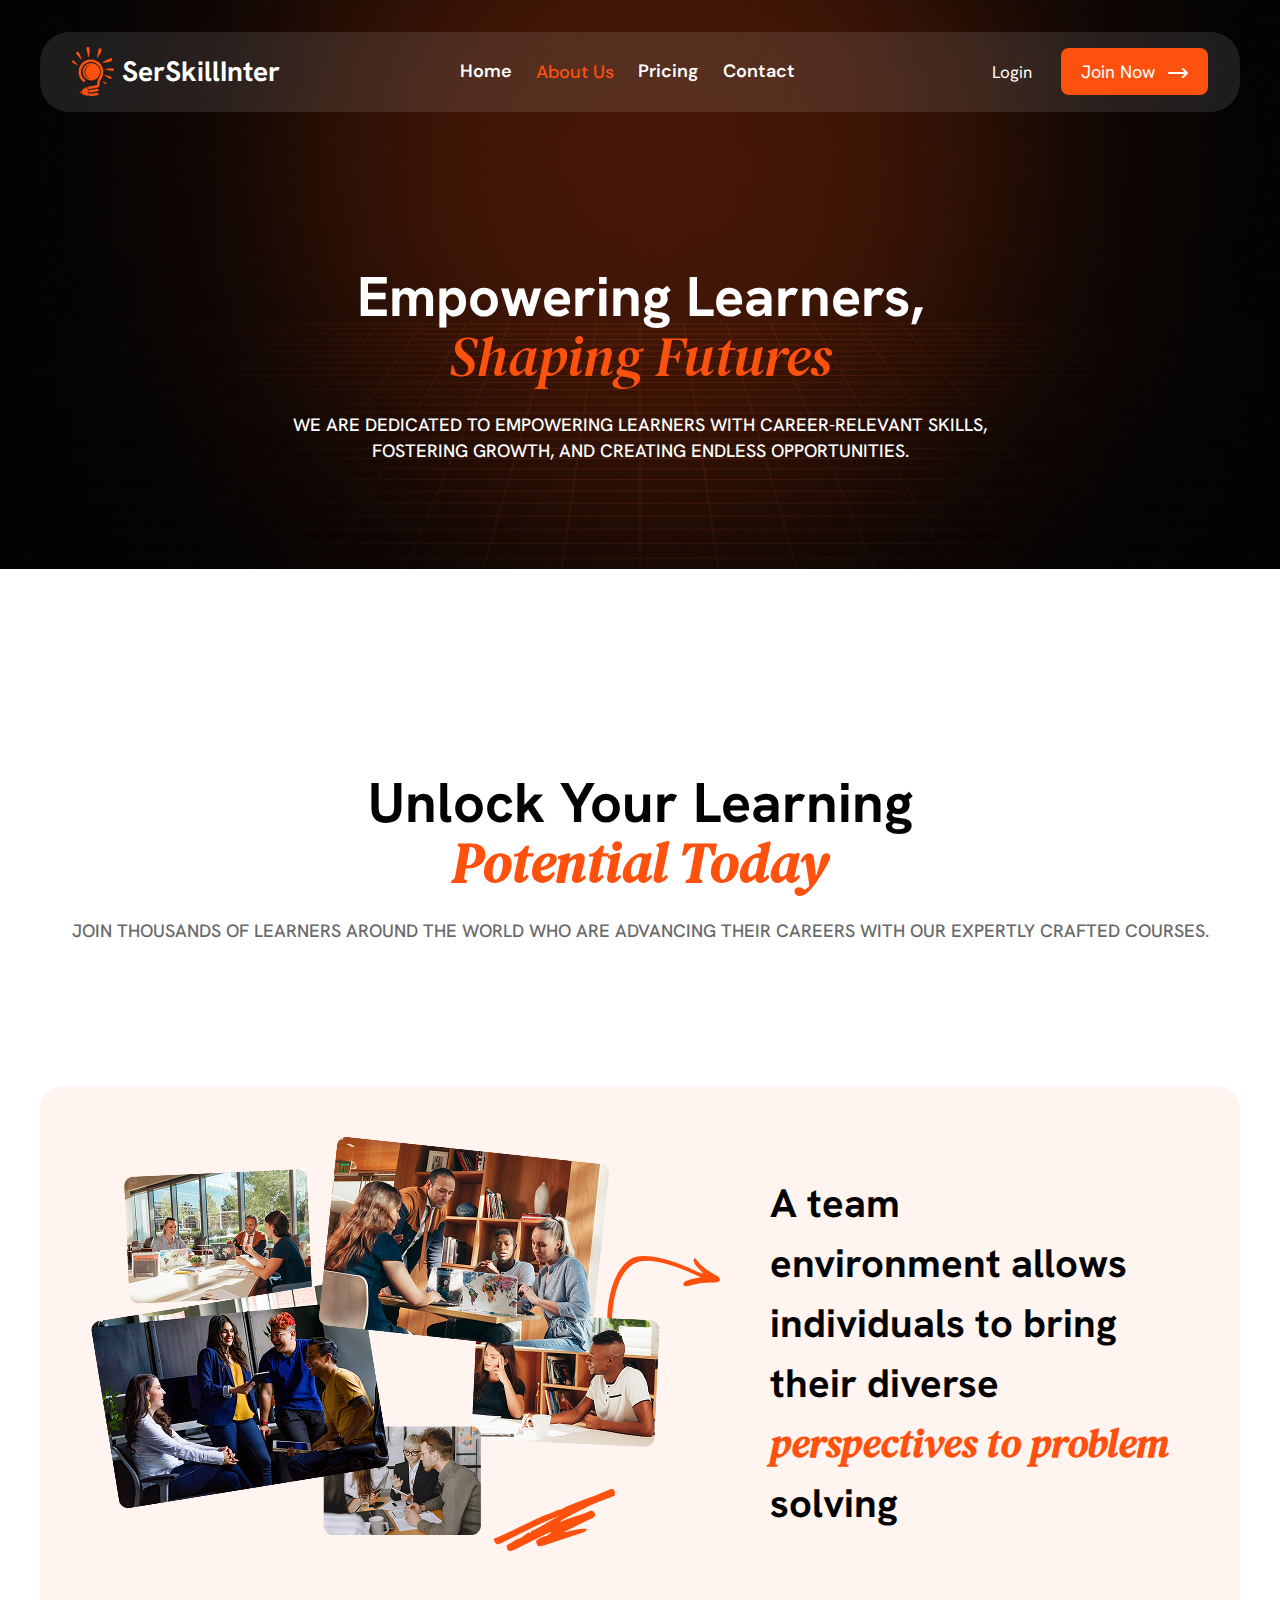
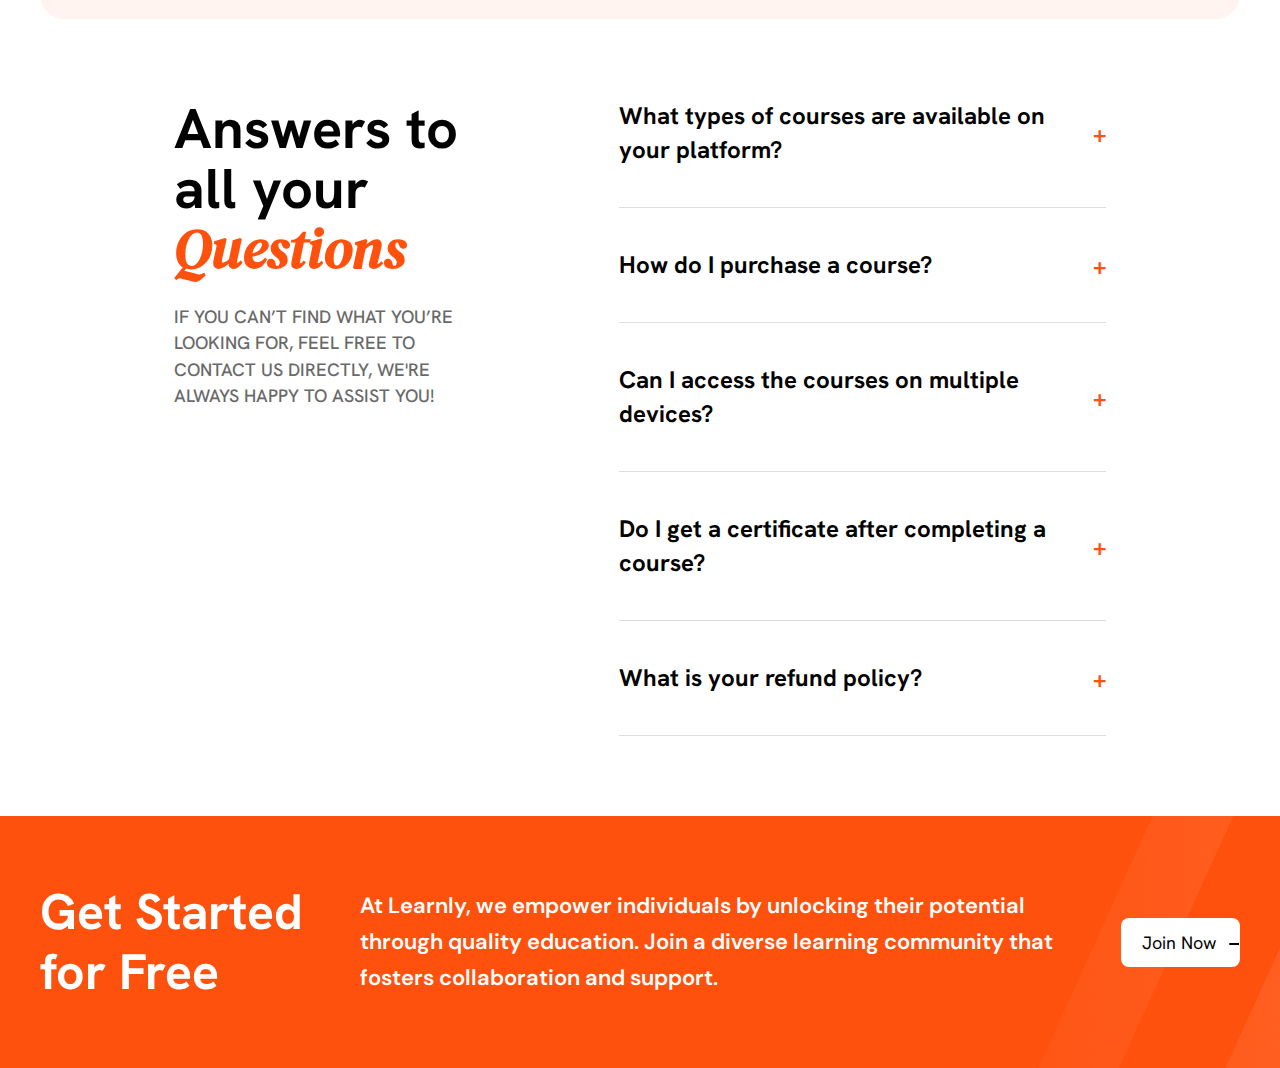
==== about.html @ d7ed25ef "about us page some section desktop version added" ====
<!DOCTYPE html>
<html lang="en">
  <head>
    <meta charset="UTF-8" />
    <meta name="viewport" content="width=device-width, initial-scale=1.0" />
    <title>About Us</title>
    <meta http-equiv="Content-Language" content="en" />

    <!-- custom css -->

    <link rel="stylesheet" href="./assets/css/common.css" />
    <link rel="stylesheet" href="./assets/css/style.css" />
    <link rel="stylesheet" href="./assets/css/responsive.css" />
  </head>
  <body>
    <!-- mobile header -->
    <div
      class="mobile-header d-flex align-items-center justify-content-between p-3 d-none">
      <a href="./index.html" class="mobile-logo d-flex items-center justify-center">
        <img src="./assets/images/logo.svg" alt="logo" />
        <p class="logo-name">SerSkillInter</p>
      </a>
      <div class="mobile-header-right">
        <div class="mobile-menu">
          <svg
            xmlns="http://www.w3.org/2000/svg"
            width="28"
            height="28"
            viewBox="0 0 24 24"
            fill="none">
            <path
              d="M3 7H21"
              stroke
              stroke-width="1.5"
              stroke-linecap="round" />
            <path
              d="M3 12H21"
              stroke
              stroke-width="1.5"
              stroke-linecap="round" />
            <path
              d="M3 17H21"
              stroke
              stroke-width="1.5"
              stroke-linecap="round" />
          </svg>
        </div>
      </div>
    </div>

    <!-- mobile header -->

    <!-- header area starts -->
    <header class="hedaer-common ">
      <div class="section-padding-x">
        <div class=" header-main">
          <a href="index.html" class="logo d-flex items-center justify-center">
            <img src="./assets/images/logo.svg" alt srcset />
            <p class="logo-name">SerSkillInter</p>
          </a>
          <span class="close-sidebar-btn">
            <svg
              xmlns="http://www.w3.org/2000/svg"
              width="20px"
              height="20px"
              viewBox="0 0 384 512">
              <path
                d="M342.6 150.6c12.5-12.5 12.5-32.8 0-45.3s-32.8-12.5-45.3 0L192 210.7 86.6 105.4c-12.5-12.5-32.8-12.5-45.3 0s-12.5 32.8 0 45.3L146.7 256 41.4 361.4c-12.5 12.5-12.5 32.8 0 45.3s32.8 12.5 45.3 0L192 301.3 297.4 406.6c12.5 12.5 32.8 12.5 45.3 0s12.5-32.8 0-45.3L237.3 256 342.6 150.6z" />
            </svg>
          </span>
          <div class="menu-area">
            <a
              class="menu-area-menu  text-center text-capitalize"
              href="./index.html">Home</a>
            <a
              class="menu-area-menu active text-center text-capitalize"
              href="./about.html">About Us</a>
            <a
              class="menu-area-menu text-center text-capitalize"
              href="contact.html">Pricing</a>
            <a
              class="menu-area-menu text-center text-capitalize"
              href="contact.html">Contact</a>
          </div>
          <div class="menu-btn-wrapper">
            <a class="outline-btn" href="sign-in.html" class><span>Login</span></a>
            <a class="fill-btn" href="sign-up.html" class>Join Now
              <span>
                <svg xmlns="http://www.w3.org/2000/svg" width="20" height="10" viewBox="0 0 20 10" fill="none">
    <path d="M15 1L19 5M19 5L15 9M19 5H1" stroke="#fcfcfc" stroke-width="2" stroke-linecap="round" stroke-linejoin="round"/>
  </svg>
              </span>
            </a>
          </div>
        </div>
      </div>
    </header>
    <!-- header area ends -->

    <!-- main area starts -->

    <!-- main content start -->
    <main>
      <!-- home hero start -->
       <section class="home-hero-section about-hero-section">
        <div class="hero-content-wrapper">
          <div class="text-content-wrapper">
            <div class="section-heading-wrapper">
                <h3 class="common-heading">Empowering Learners,  <br> <span class="common-span-text">Shaping Futures</span></h3>
                <h4 class="common-sub-heading">We are dedicated to empowering learners with career-relevant skills, fostering growth, and creating endless opportunities.</h4>
              </div>
          </div>
        </div>

       </section>
      <!-- home hero end -->

      <!-- learning section start -->
       <section class="learning-section common-padding">
        <div class="section-padding-x">
          <div class="section-heading-wrapper">
            <h3 class="common-heading">Unlock Your Learning <br> <span class="common-span-text">Potential Today</span></h3>
            <h4 class="common-sub-heading">Join thousands of learners around the world who are advancing their careers with our expertly crafted courses.</h4>
          </div>

          <div class="pricing-card-content-wrapper">

          </div>
        </div>
       </section>
      <!-- learning section end -->

      <!-- team section start -->
       <section class="team-section">
        <div class="section-padding-x">
            <div class="team-content-wrapper">
                <div class="tem-img-area">
                    <img src="./assets/images/team.png" alt="" srcset="">
                </div>
                <p class="team-para">A team environment allows individuals to bring their diverse <span>perspectives to problem</span> solving</p>
            </div>
        </div>
       </section>
      <!-- team section end -->

      <!-- faq section start -->
      <section class="faq-section common-padding">
        <div class="section-padding-x">

            <div class="faq-content-wrapper">
                <div class="faq-left">
                    <div class="section-heading-wrapper">
                         <h2 class="common-heading">Answers to all your <span class="common-span-text">Questions</span></h2>
                    <p class="common-sub-heading">If you can’t find what you’re looking for, feel free to <br class="tm-br-class">
                       Contact us directly, we're always happy to assist you!</p>
                    </div>
                   
                </div>
        
                <div class="faq-right">
                    <div class="faq-item">
                        <div class="faq-question">
                            <p>What types of courses are available on your platform?</p>
                            <span class="plus-icon">+</span>
                        </div>
                        <div class="faq-answer">
                            <p>We offer a variety of courses in different fields, including technology, business, and creative skills.</p>
                        </div>
                    </div>
        
                    <div class="faq-item">
                        <div class="faq-question">
                            <p>How do I purchase a course?</p>
                            <span class="plus-icon">+</span>
                        </div>
                        <div class="faq-answer">
                            <p>You can purchase a course by selecting your desired course and following the checkout process.</p>
                        </div>
                    </div>
        
                    <div class="faq-item">
                        <div class="faq-question">
                            <p>Can I access the courses on multiple devices?</p>
                            <span class="plus-icon">+</span>
                        </div>
                        <div class="faq-answer">
                            <p>Yes, our courses can be accessed from any device with an internet connection.</p>
                        </div>
                    </div>
        
                    <div class="faq-item">
                        <div class="faq-question">
                            <p>Do I get a certificate after completing a course?</p>
                            <span class="plus-icon">+</span>
                        </div>
                        <div class="faq-answer">
                            <p>Yes, after successfully completing a course, you will receive a certificate.</p>
                        </div>
                    </div>
        
                    <div class="faq-item">
                        <div class="faq-question">
                            <p>What is your refund policy?</p>
                            <span class="plus-icon">+</span>
                        </div>
                        <div class="faq-answer">
                            <p>We offer a 30-day refund policy if you are not satisfied with the course.</p>
                        </div>
                    </div>
                </div>
            </div>

        </div>
    </section>
      <!-- faq section end -->

      <!-- get started banner start -->
       <section class="get-started-section">
        <div class="section-padding-x">
          <div class="get-started-content-wrapper">
            <h3>Get Started for Free</h3>
            <p>At Learnly, we empower individuals by unlocking their potential through quality education. Join a diverse learning community that fosters collaboration and support. </p>
            <a class="fill-btn" href="#">Join Now
              <span>
                <svg xmlns="http://www.w3.org/2000/svg" width="20" height="10" viewBox="0 0 20 10" fill="none">
    <path d="M15 1L19 5M19 5L15 9M19 5H1" stroke="#fcfcfc" stroke-width="2" stroke-linecap="round" stroke-linejoin="round"></path>
  </svg>
              </span>
            </a>
          </div>
        </div>
       </section>
      <!-- get started banner end -->

    </main>
    <!-- main content start -->

    <!-- footer start-->
    <footer>

    </footer>
    <!-- footer end-->

    <!-- javascript -->

    <script src="./assets/js/main.js"></script>

  </body>
</html>
---- assets/css/common.css ----
/* google fonts */

/* dm sans */
@import url('https://fonts.googleapis.com/css2?family=DM+Sans:ital,opsz,wght@0,9..40,100..1000;1,9..40,100..1000&display=swap');
/* DM Serif Text */
@import url('https://fonts.googleapis.com/css2?family=DM+Serif+Text:ital@0;1&display=swap');
/* Hanken grotesk */
@import url('https://fonts.googleapis.com/css2?family=Hanken+Grotesk:ital,wght@0,100..900;1,100..900&display=swap');

/* google fonts */

html,
body,
div,
span,
h1,
h2,
h3,
h4,
h5,
h6,
p,
a,
strong,
i,
ol,
ul,
li,
form,
label,
footer,
header,
menu,
nav,
section {
    margin: 0;
    padding: 0;
}

ol,
ul {
    list-style: none;
}

a {
    text-decoration: none;
}

button:focus,
a:focus,
input:focus,
textarea:focus,
select:focus {
    outline: none;
}

:root {
    --Hanken-Grotesk: "Hanken Grotesk", sans-serif;
    --white: #FFF;
    --primary: #FF510E;
    --black: #030303;
    --dark: #;
    --grey: #696969;
    --skyBlue: #10fafa;
    --blue: #358bfc;
    --base-transition: all 0.3s ease;
}

body {
    font-family: var(--Hanken-Grotesk);
    -webkit-box-sizing: border-box;
    box-sizing: border-box;
    overflow-x: hidden;
    scroll-behavior: smooth;
    color: var(--dark);
    background-color: var(--white);
}


body::-webkit-scrollbar {
    display: none;
}

/* common style starts */

.show {
    left: 0px;
}

body.no-scroll {
    overflow: hidden;
}

.common-heading{
    color: var(--black);
    text-align: center;
    font-size: 56px;
    font-style: normal;
    font-weight: 700;
    line-height: 60px;
}
.common-span-text{
    color: var(--primary);
    font-style: italic;
    font-family: "DM Serif Text";
}

.common-sub-heading {
    font-size: 18px;
    font-style: normal;
    font-weight: 500;
    line-height: 26.24px;
    text-transform: uppercase;
    color: var(--grey);
}

.common-heading-lg {
    color: var(--grey);
    text-align: center;
    font-family: "DM Sans";
    font-size: 20px;
    font-style: normal;
    font-weight: 600;
    line-height: 33px;
}

.common-para {
    color: var(--grey);
    font-family: "DM Sans";
    font-size: 18px;
    font-style: normal;
    font-weight: 400;
    line-height: 32px;
}

.common-btn-2 {
    padding: 2px 3px 2px 24.7px;
    display: flex;
    align-items: center;
    justify-content: center;
    gap: 10px;
    border-radius: 30px;
    background: var(--primary);
    color: var(--white);
    font-size: 18px;
    font-style: normal;
    font-weight: 800;
    line-height: normal;
    width: fit-content;
}

.common-btn-2 span {
    display: flex;
}

.common-padding {
    padding: 96px 0px;
}
.section-heading-wrapper{
    display: flex;
    flex-direction: column;
    align-items: center;
    justify-content: center;
    gap: 25px;
    margin-bottom: 62px;
  }
.d-flex {
    display: flex;
}

.flex-col {
    flex-direction: column;
}

.flex-row {
    flex-direction: row;
}

.items-center {
    align-items: center;
}

.justify-center {
    justify-content: center;
}

.justify-between {
    justify-content: space-between;
}

/* common style =End= */



.section-padding-x {
    padding-left: 16px;
    padding-right: 16px;
}

.common-padding {
    padding: 46px 0px;
}

@media only screen and (min-width: 450px) {
    .section-padding-x {
        padding-left: 20px;
        padding-right: 20px;
    }

    .common-padding {
        padding: 56px 0px;
    }

}

@media only screen and (min-width: 769px) {
    .common-padding {
        padding: 66px 0px;
    }
}

@media only screen and (min-width: 992px) {
    .section-padding-x {
        padding-left: 40px;
        padding-right: 40px;
    }

    .common-padding {
        padding: 80px 0px;
    }
}

@media only screen and (min-width: 1300px) {
    .section-padding-x {
        padding-left: 90px;
        padding-right: 90px;
    }

    .common-padding {
        padding: 90px 0px;
    }
}

@media only screen and (min-width: 1700px) {
    .section-padding-x {
        padding-left: 120px;
        padding-right: 120px;
    }

    .common-padding {
        padding: 160px 0px;
    }
}
---- assets/css/style.css ----
.aos-animate {
  opacity: 0;
  transform: translateY(30px);
  transition: opacity 0.6s ease-out, transform 0.6s ease-out;
}

.aos-animate.visible {
  opacity: 1;
  transform: translateY(0);
}

.aos-animate.left {
  transform: translateX(-50px);
}

.aos-animate.left.visible {
  transform: translateX(0);
}

.aos-animate.right {
  transform: translateX(50px);
}

.aos-animate.zoom-in {
  transform: scale(0.6);
}

.aos-animate.zoom-in.visible {
  transform: scale(1);
}

.aos-animate.zoom-out {
  transform: scale(1.2);
}

.aos-animate.zoom-out.visible {
  transform: scale(1);
}

.aos-animate.right.visible {
  transform: translateX(0);
}

.aos-animate.delay-1 {
  transition-delay: 0.2s;
}

.aos-animate.delay-2 {
  transition-delay: 0.3s;
}

.aos-animate.delay-3 {
  transition-delay: 0.4s;
}

/* header start */
header {
  position: absolute;
  top: 32px;
  width: 100%;
}

.header-main {
  padding: 15px 32px;
 background: linear-gradient(180deg, rgba(255, 255, 255, 0.1) 0%, rgba(255, 255, 255, 0.1) 100%);
  border-radius: 30px;
  display: flex;
  align-items: center;
  justify-content: space-between;
  gap: 35px;
  transition: left 0.3s ease-in-out;
  z-index: 100;
  position: relative;
}

.logo img,
.mobile-logo img {
  width: 41.943px;
  height: 100%;
  object-fit: cover;
}
.logo,
.mobile-logo  {
 gap: 8px;
}
.logo-name{
color: var(--white);
text-align: center;
font-size: 28px;
font-style: normal;
font-weight: 700;
line-height: 19.941px;
}

.menu-area {
  display: flex;
  align-items: center;
  gap: 24px;
  transition: 0.3s ease-in-out all;
}

.menu-area a {
  position: relative;
  text-decoration: none;
  color: var(--white);
  font-family: "DM Sans", sans-serif;
  font-size: 18px;
  font-style: normal;
  font-weight: 600;
  line-height: 27px;
  text-wrap: nowrap;
}

.menu-area a::after {
  content: "";
  position: absolute;
  height: 2px;
  width: 0;
  background-color: var(--primary);
  bottom: -3px;
  left: 0;
  border-radius: 4px;
  transition: width 0.5s ease-in-out, background-color 0.3s ease-in-out;
}

.menu-area a:hover::after {
  width: 100%;
  background-color: var(--primary);
}

.menu-area-menu.active {
  color: var(--primary);
  font-style: normal;
  font-weight: 500;
  line-height: 32px;
}

.menu-btn-wrapper {
  display: flex;
  align-items: center;
  gap: 12px;
}

.outline-btn {
  position: relative;
  padding: 11px 16px;
  font-size: 17px;
  color: var(--white);
  border: 1px solid transparent;
  background: none;
  overflow: hidden;
  cursor: pointer;
  transition: color 0.4s, border 0.4s;
  border-radius: 8px;
}

.outline-btn::before {
  content: "";
  position: absolute;
  top: 0;
  left: -100%;
  width: 100%;
  height: 100%;
  background: var(--white);
  transition: left 0.4s ease-in-out;
  z-index: -1;
}

.outline-btn:hover::before {
  left: 0;
}

.outline-btn:hover {
  color: var(--dark);
  border-color: transparent;
}

.fill-btn {
  position: relative;
  padding: 12px 20px;
  font-size: 18px;
  color: var(--white);
  background: var(--primary);
  border: none;
  border-radius: 8px;
  cursor: pointer;
  overflow: hidden;
  transition: background 0.4s ease-in-out;
}

.fill-btn::before {
  content: "";
  position: absolute;
  top: 100%;
  left: 50%;
  width: 200%;
  height: 300%;
  background: rgba(255, 255, 255, 0.2);
  transition: transform 0.5s ease-in-out;
  transform: translate(-50%, 0%) rotate(0deg);
  border-radius: 50%;
}

.fill-btn:hover::before {
  transform: translate(-50%, -100%) rotate(10deg);
}

.fill-btn:hover {
  background: var(--white);
  color: var(--black);
}

.fill-btn span {
  position: relative;
  z-index: 1;
}
.fill-btn svg path {
  transition: stroke 0.3s ease;
}

.fill-btn:hover svg path {
  stroke: black; 
}
.fill-btn svg {
  transition: transform 0.3s ease;
  margin-left: 8px;
}
.fill-btn:hover svg {
  transform: rotate(-33deg);
}

.mobile-menu {
  cursor: pointer;
}

.mobile-header svg {
  stroke: rgb(26, 22, 22);
}

.close-sidebar-btn {
  position: absolute;
  right: 23px;
  cursor: pointer;
}

.mobile-header {
  display: flex;
  align-items: center;
  justify-content: space-between;
  padding: 30px;
  display: none;
}

.mobile-header-right {
  display: flex;
  justify-content: space-between;
  align-items: center;
  gap: 20px;
}
/* header end */

/* home hero start */
.home-hero-section{
  position: relative;
  background-image: url('../images/hero-banner.png');
  background-position: top;
  width: 100%;
  height: 100vh;
}
.hero-content-wrapper{
  height: 100%;
}
.text-content-wrapper{
  display: flex;
  flex-direction: column;
  align-items: center;
  justify-content: center;
  height: 100%;
  width: 100%;
}
.text-content-wrapper h1{
  color: var(--white);
text-align: center;
font-size: 88px;
font-style: normal;
font-weight: 700;
line-height: 100.941px;
}
.text-content-wrapper span{
  color: var(--primary);
  font-family: "DM Serif Text";
  font-style: italic;
  font-weight: 400;
}
/* home hero end */

/* partner-section start */
.partner-section .common-sub-heading{
  font-style: 24px !important;
}

.partner-content-wrapper {
  width: 100%;
  overflow: hidden;
}

.partner-items {
  display: flex;
  gap: 96px;
  animation: scroll-marquee 20s linear infinite;
}

.partner-item img {
  max-height: 50px;
  object-fit: contain;
  transition: all 0.3s ease;
}

@keyframes scroll-marquee {
  0% {
    transform: translateX(0);
  }
  100% {
    transform: translateX(-100%);
  }
}

/* partner-section end */


/* why choose section start */
.why-choose-card-wrapper{
  display: grid;
  grid-template-columns: repeat(3,1fr);
  gap: 24px;
}
.why-choose-card{
display: flex;
flex-direction: column;
gap: 24px;
}
.why-choose-card-2{
  background-color: #FFF4F0;
  border-radius: 24px;
}
.why-choose-card-img-area{
  border-radius: 24px;
  overflow: hidden;
  width: 100%;
  height: 321px;
}
.why-choose-card-img-area img{
  border-radius: 24px;
  overflow: hidden;
  width: 100%;
  height: 100%;
  object-fit: cover;
}
 .why-choose-card-content-area{
padding: 30px;
border-radius: 24px;
border: 1px solid rgba(0, 0, 0, 0.11);
background: #FFF4F0;
}
.why-choose-card-2 .why-choose-card-content-area{
  border-radius: 24px;
border: none;
background: #FFF4F0;
padding: 30px;
}
.why-choose-card-2 .why-choose-card-img-area{
  padding-top: 14px;
  display: flex;
  align-items: center;
  justify-content: center;
  }
  .why-choose-card-2 .why-choose-card-img-area img{
  object-fit: contain;
  }
.why-choose-common-heading{
  color: var(--primary);
font-size: 24px;
font-style: normal;
font-weight: 700;
line-height: 34px; /* 141.667% */
}
.why-choose-card-content-area-2 .why-choose-content-top{
  display: flex;
  align-items: center;
  gap: 12px;
}
/* why choose section end */


/* discover section start */
.section-heading-wrapper-2{
  display: flex;
  justify-content: space-between;
  gap: 402px;
}
.section-heading-wrapper-2-right{
  display: flex;
  flex-direction: column;
  gap: 24px;
  align-items: start;
}
.section-heading-wrapper-2 .common-heading{
  max-width: 450px;
  text-align: left;
}

.slider-wrapper {
  width: 100%;
  margin-top: 74px; 
  padding-bottom: 40px;
  overflow: hidden;
  position: relative;
}

.slider-content-area {
  display: flex;
  gap: 24px;
  transition: transform 0.5s ease-in-out;
  
}

.slider-item {
  flex: 0 0 calc((100% / 3) - 16px);
  position: relative;
  max-height: 660px;
  border-radius: 20px; /* Restore border-radius */
  overflow: hidden;
}

.slider-item img {
  width: 100%;
  height: 100%;
  object-fit: cover;
}

.slide-para {
  position: absolute;
  top: 0;
  padding: 40px;
  color: white;
  font-size: 40px;
  font-weight: 700;
  line-height: 54px;
}

/* Responsive Adjustments */
@media (max-width: 1024px) { /* Tablets */
  .slider-item {
    flex: 0 0 calc((100% / 2) - 16px);
  }
}

@media (max-width: 768px) { /* Mobile */
  .slider-item {
    flex: 0 0 100%; /* Full width */
  }
}

/* Pagination Dots */
.pagination {
  position: absolute;
  bottom: 0px;
  left: 50%;
  transform: translateX(-50%);
  display: flex;
  align-items: center;
  gap: 10px;
}

.pagination span {
  width: 12px;
  height: 12px;
  background-color: #E8E8E8;
  border-radius: 50%;
  cursor: pointer;
}

.pagination .active {
  background-color: var(--primary);

}
.pagination span.active { /* Fix selector */
  width: 24px;  /* Increase size */
  height: 24px;
  background-color: var(--primary);
}

/* discover section end */

/* unlock potential area start */
.unlock-potential-area{
  background-color: #fff4f1;
  background-image: url('../images/Net_Gradient.png');
  position: relative;
  padding: 120px 0px;
  border-radius: 20px;

}
.unlock-potential-area-content{
  display: flex;
  align-items: center;
  justify-content: center;
  flex-direction: column;
  z-index: 10;
}
.layer-img{
  position: absolute;
}
.layer-img-1{
  top: 0;
  left: 0;
}
.layer-img-2{
  bottom: 0;
  right: 0;
}
/* unlock potential area end */

/* get started section start */
.get-started-section{
  background-image: url('../images/get-started-banner.png');
  background-size: cover;
  background-repeat: no-repeat;
}
.get-started-content-wrapper{
  padding: 66px 0px;
  display: flex;
  align-items: center;
  justify-content: space-between;
  gap: 56px;
}
.get-started-content-wrapper h3{
  color: var(--white);
  font-size: 50px;
  font-style: normal;
  font-weight: 700;
  line-height: 60px;
  max-width: 264px;
}
.get-started-content-wrapper p{
  color: var(--white);
  font-family: "DM Sans";
  font-size: 22px;
  font-style: normal;
  font-weight: 600;
  line-height: 36.3px;
  max-width: 705px;
}
.get-started-content-wrapper a{
background-color: var(--white);
color: var(--black);
text-wrap: nowrap;
border: 1px solid transparent;
}

.get-started-content-wrapper a:hover {
  background: var(--dark);
  color: var(--white);
  border: 1px solid var(--white);
}


.get-started-content-wrapper a svg path {
  stroke: var(--black); 
}
.get-started-content-wrapper a.fill-btn:hover svg path {
  stroke: var(--white); 
}
/* get started section end */













/* ************about us page design start from here************** */
.about-hero-section{
  background-image: url('../images/about-hero-banner.png');
  background-repeat: no-repeat;
  height: 77vh;
}
.about-hero-section .hero-content-wrapper{
  max-width: 792px;
  margin: 0 auto;
  text-align: center;
  padding-top: 50px;
}
.about-hero-section .common-heading,
.about-hero-section .common-sub-heading{
color: var(--white);
}


/* team section start */
.team-content-wrapper{
  padding: 50px;
  border-radius: 24px;
background: #FFF4F0;
display: flex;
justify-content: space-between;
gap: 50px;
align-items: center;
}
.team-para{
  color: var(--black);
font-size: 40px;
font-style: normal;
font-weight: 700;
line-height: 60px;
}
.team-para span{
  color: var(--primary);
  font-family: "DM Serif Text";
  font-style: italic;
}
/* team section end */

/* faq section start */
.faq-content-wrapper {
    display: flex;
    width: 1005;
    gap: 120px;
    padding: 0px 134px ;
    align-items: flex-start;
}
.faq-content-wrapper  .common-heading{
  text-align: left !important;
}

/* Left Side */
.faq-left {
    flex: 1;
}


/* Right Side (Accordion) */
.faq-right {
    flex: 1.5;
}

.faq-item {
  border-bottom: 1px solid #DEDEDE;
    padding: 40px 0;
}
.faq-item:first-child{
 padding-top: 0px;
}

.faq-question {
    display: flex;
    justify-content: space-between;
    align-items: center;
    cursor: pointer;
}

.faq-question p {
  color: var(--black);
  font-size: 24px;
  font-style: normal;
  font-weight: 700;
  line-height: 34px;
    margin: 0;
}

.plus-icon {
    font-size: 24px;
    color: var(--primary);
    font-weight: bold;
    transition: transform 0.3s ease-in-out;
}

/* Answer (Hidden by default) */
.faq-answer {
    max-height: 0;
    overflow: hidden;
    transition: max-height 0.3s ease-in-out, padding 0.3s ease-in-out;
    padding: 0 10px;
    
}

.faq-answer p {
    color: #444;
    font-size: 16px;
    color: var(--grey);
    font-style: normal;
    font-weight: 700;
    line-height: 27px;
    margin: 10px 0;
}

/* Active State */
.faq-item.active .faq-answer {
    max-height: 100px;
    padding: 10px;
}

.faq-item.active .plus-icon {
    transform: rotate(45deg);
}
/* faq section end */
---- assets/css/responsive.css ----
@media only screen and (min-width: 1366px) and (max-width: 1600px) {
}

@media only screen and (min-width: 1200px) and (max-width: 1365px) {
}

@media only screen and (min-width: 992px) and (max-width: 1199px) {
  .tm-br-class{
    display: none;
  }
}

@media only screen and (min-width: 992px) {
  .close-sidebar-btn {
    display: none;
  }
}

@media only screen and (max-width: 991px) {
  .mobile-header {
    display: flex !important;
    padding: 10px 20px;
  }

  header {
    position: absolute;
    width: 320px;
    height: 100vh;
    z-index: 999;
    top: 0;
    left: -350px;
    transition: left 0.3s ease-in-out;
    box-shadow: rgba(0, 0, 0, 0.15) 1.95px 1.95px 2.6px;
  }

  .header-main {
    flex-direction: column;
    height: 100vh;
    justify-content: flex-start;
    background-color: var(--grey);
    z-index: 990;
    border-radius: 0px;
  }

  .menu-area {
    flex-direction: column;
    gap: 30px;
  }

  .language-selector-desktop {
    display: none;
  }

  .about-us-single-item {
    flex-direction: column !important;
  }

  .about-us-img-area img {
    width: 100%;
  }

  .about-us-text-content-wrapper {
    padding: 0px;
  }
  .tm-br-class{
    display: none;
  }
}

@media (min-width: 768px) {
  
}

@media only screen and (max-width: 767px) {
 
}

@media only screen and (min-width: 768px) and (max-width: 991px) {
  .common-heading {
    font-size: 28px;
  }

  .common-sub-heading {
    font-size: 17px;
    line-height: 25.24px;
  }

  .common-heading-lg {
    font-size: 32px;
    line-height: 42.36px;
  }

  .common-para {
    font-size: 17px;
    line-height: 26.52px;
  }
}

@media only screen and (min-width: 501px) and (max-width: 767px) {
  .common-heading {
    font-size: 24px;
  }

  .common-sub-heading {
    font-size: 17px;
    line-height: 25.24px;
  }

  .common-heading-lg {
    font-size: 27px;
    line-height: 38.36px;
  }

  .common-para {
    font-size: 16px;
    line-height: 26.52px;
  }

}
@media only screen and (max-width: 500px) {
  .common-heading {
    font-size: 18px;
    padding: 0px 10px;
  }

  .common-sub-heading {
    font-size: 17px;
    line-height: 25.24px;
  }

  .common-heading-lg {
    font-size: 24px;
    line-height: 32.36px;
  }

  .common-para {
    font-size: 15px;
    line-height: 24.52px;
  }
  
}
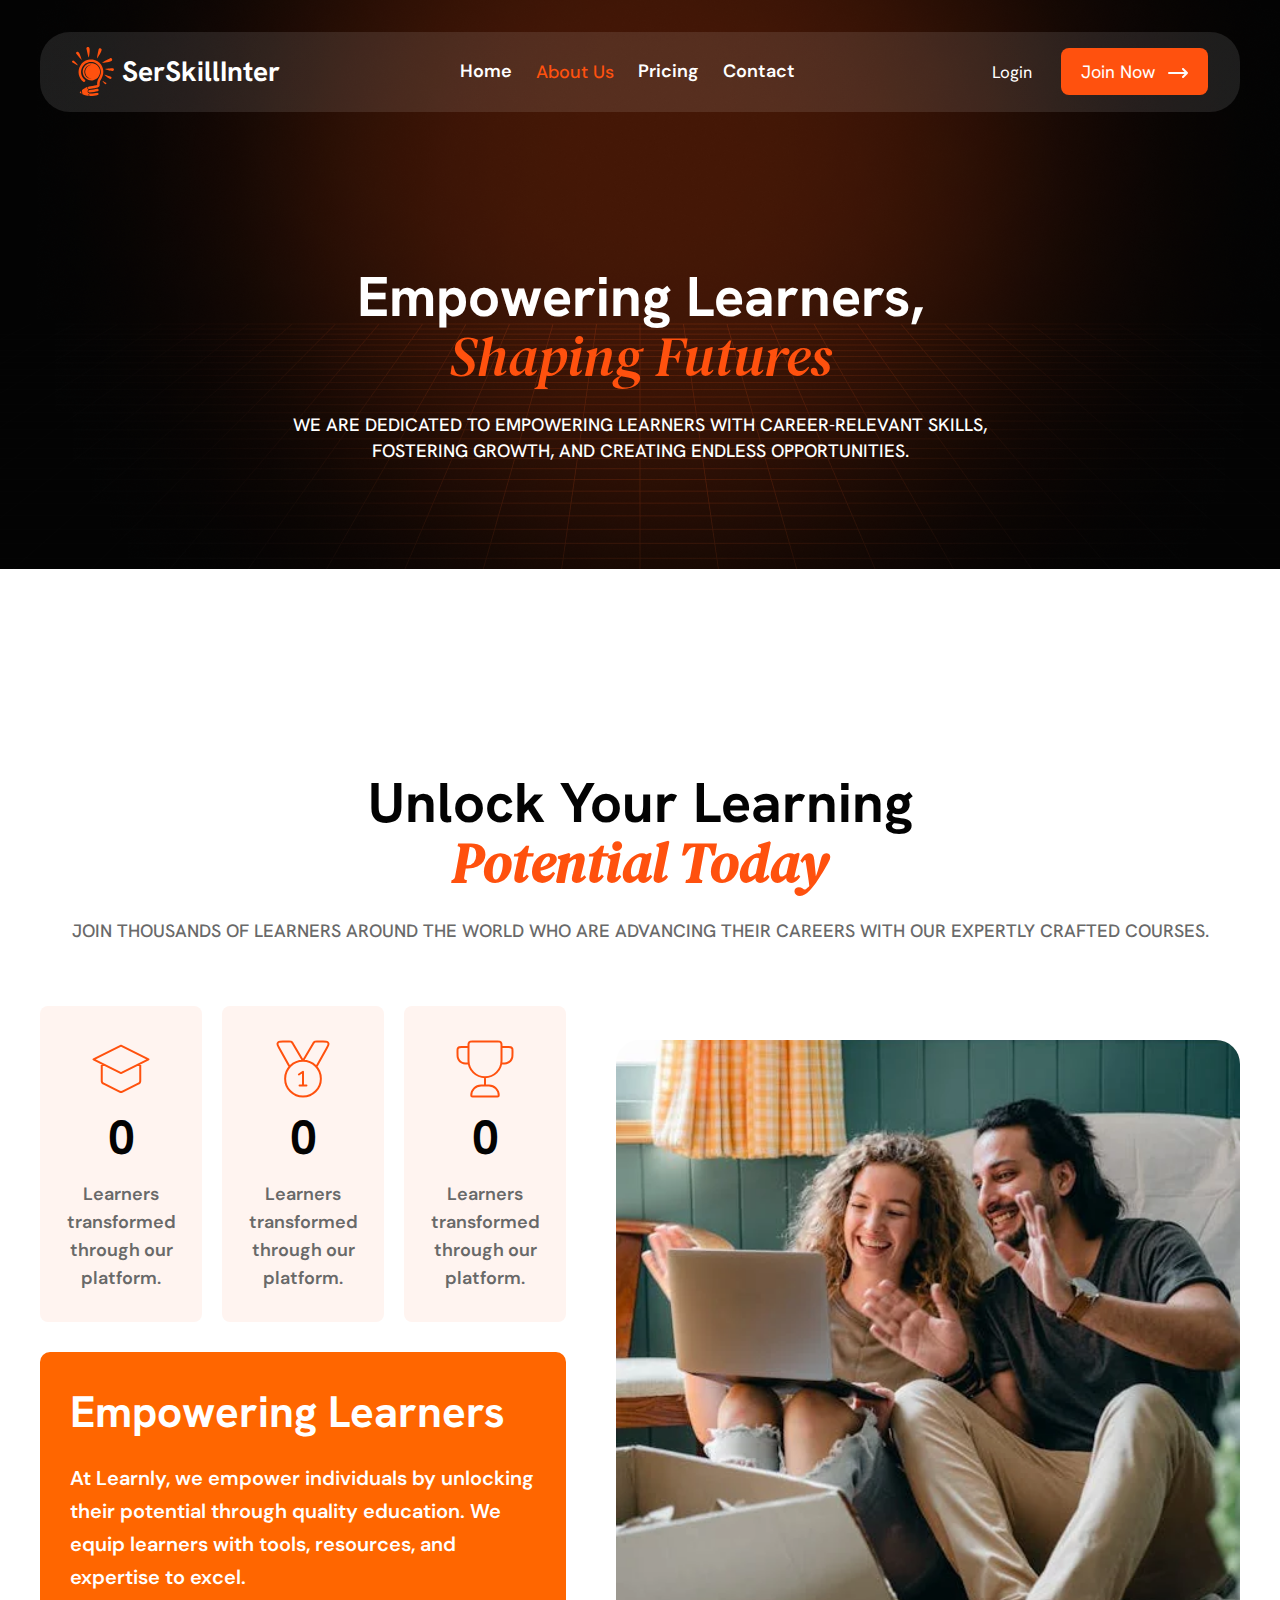
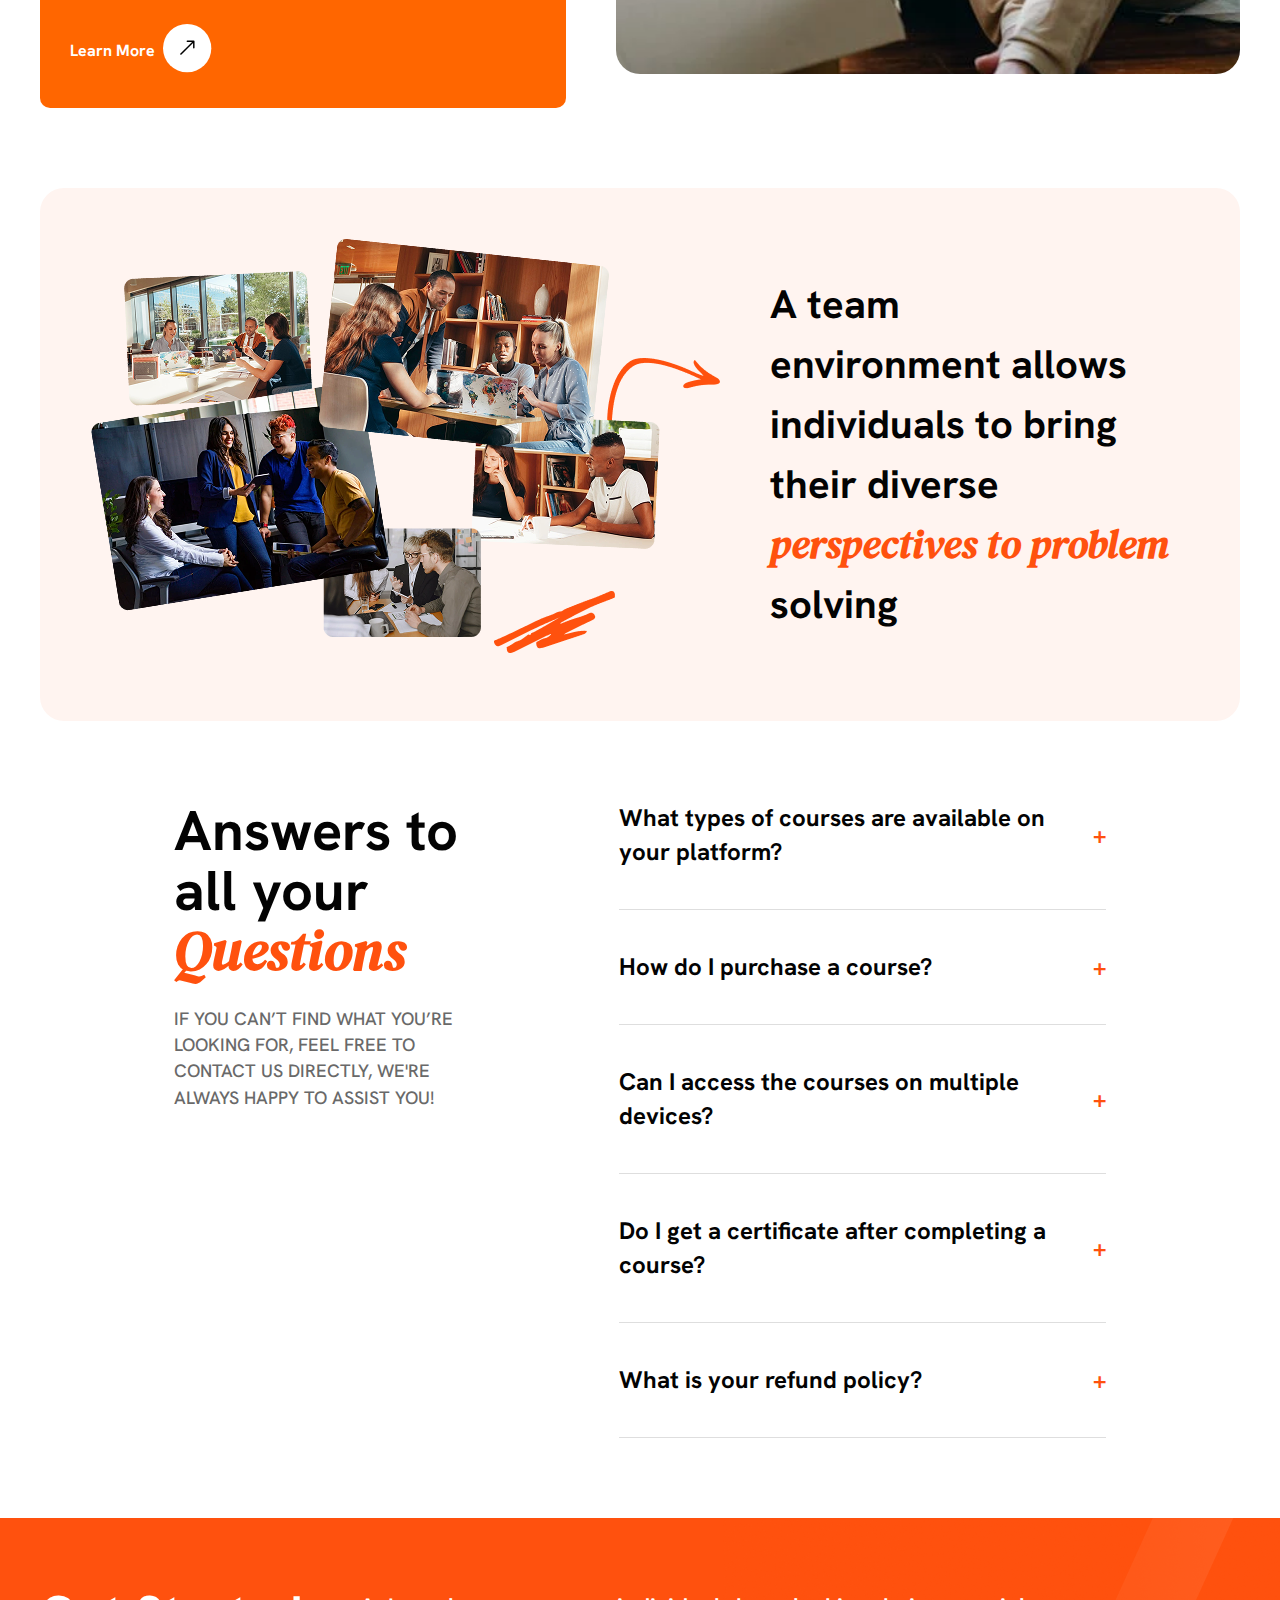
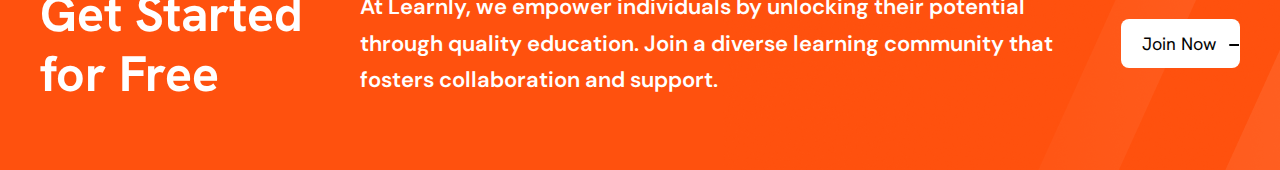
==== commit 4638a5b0: "all section done except the footer" ====
--- a/about.html
+++ b/about.html
@@ -115,20 +115,75 @@
        </section>
       <!-- home hero end -->
 
-      <!-- learning section start -->
-       <section class="learning-section common-padding">
+      <!-- stats section start -->
+      <section class="stats-section common-padding">
         <div class="section-padding-x">
           <div class="section-heading-wrapper">
             <h3 class="common-heading">Unlock Your Learning <br> <span class="common-span-text">Potential Today</span></h3>
             <h4 class="common-sub-heading">Join thousands of learners around the world who are advancing their careers with our expertly crafted courses.</h4>
           </div>
-
-          <div class="pricing-card-content-wrapper">
-
-          </div>
-        </div>
-       </section>
-      <!-- learning section end -->
+            <div class="stats-content-wrapper">
+                <div class="stats-content-wrapper-left">
+                    <div
+                        class="stats-container">
+                        <div class="stat-box">
+                            <svg xmlns="http://www.w3.org/2000/svg" width="66" height="66" viewBox="0 0 66 66" fill="none">
+                                <path d="M13.75 27.5001V44.0307C13.75 45.0178 13.75 45.5114 13.9003 45.9472C14.0332 46.3325 14.2501 46.6835 14.5354 46.9747C14.8579 47.304 15.2994 47.5247 16.1823 47.9662L31.0323 55.3912C31.7537 55.7519 32.1145 55.9323 32.4929 56.0033C32.828 56.0662 33.172 56.0662 33.5071 56.0033C33.8855 55.9323 34.2463 55.7519 34.9677 55.3912L49.8177 47.9662C50.7007 47.5247 51.1421 47.304 51.4647 46.9747C51.7499 46.6835 51.9668 46.3325 52.0997 45.9472C52.25 45.5114 52.25 45.0178 52.25 44.0307V27.5001M5.5 23.3751L32.0161 10.117C32.3769 9.93662 32.5573 9.84643 32.7465 9.81093C32.914 9.77949 33.086 9.77949 33.2535 9.81093C33.4427 9.84643 33.6231 9.93662 33.9839 10.117L60.5 23.3751L33.9839 36.6331C33.6231 36.8135 33.4427 36.9037 33.2535 36.9392C33.086 36.9706 32.914 36.9706 32.7465 36.9392C32.5573 36.9037 32.3769 36.8135 32.0161 36.6331L5.5 23.3751Z" stroke="#FF510E" stroke-width="2" stroke-linecap="round" stroke-linejoin="round"/>
+                              </svg>
+                            <h2 class="counter" data-target="15000">0</h2>
+                            <p>Learners transformed through our
+                                platform.</p>
+                        </div>
+
+                        <div class="stat-box">
+                            <svg xmlns="http://www.w3.org/2000/svg" width="66" height="66" viewBox="0 0 66 66" fill="none">
+                                <path d="M19.6214 30.7697L9.15836 12.0464C7.95526 9.89353 7.35372 8.81709 7.4551 7.93575C7.54354 7.16681 7.95194 6.47075 8.58003 6.01843C9.29993 5.5 10.5331 5.5 12.9993 5.5H19.1451C20.0616 5.5 20.5199 5.5 20.931 5.63237C21.2947 5.74949 21.63 5.94114 21.9156 6.19509C22.2383 6.48208 22.4709 6.87694 22.9361 7.66666L33 24.75L43.064 7.66666C43.5292 6.87694 43.7618 6.48208 44.0845 6.19509C44.37 5.94114 44.7054 5.74949 45.0691 5.63237C45.4802 5.5 45.9385 5.5 46.855 5.5H53.0008C55.467 5.5 56.7002 5.5 57.4201 6.01843C58.0482 6.47075 58.4565 7.16681 58.545 7.93575C58.6464 8.81709 58.0448 9.89353 56.8417 12.0464L46.3787 30.7697M28.875 38.5L33 35.75V49.5M29.5625 49.5H36.4375M45.6396 29.9855C52.6202 36.9661 52.6202 48.2839 45.6396 55.2645C38.659 62.2452 27.3411 62.2452 20.3605 55.2645C13.3799 48.2839 13.3799 36.9661 20.3605 29.9855C27.3411 23.0048 38.6589 23.0048 45.6396 29.9855Z" stroke="#FF510E" stroke-width="2" stroke-linecap="round" stroke-linejoin="round"/>
+                              </svg>
+                            <h2 class="counter" data-target="40000">0</h2>
+                            <p>Learners transformed through our
+                                platform.</p>
+                        </div>
+
+                        <div class="stat-box">
+                            <svg xmlns="http://www.w3.org/2000/svg" width="66" height="66" viewBox="0 0 66 66" fill="none">
+                                <path d="M33 41.25C23.8873 41.25 16.5 33.8627 16.5 24.75V9.47222C16.5 8.33414 16.5 7.7651 16.6658 7.30944C16.9439 6.54559 17.5456 5.94387 18.3094 5.66585C18.7651 5.5 19.3341 5.5 20.4722 5.5H45.5278C46.6659 5.5 47.2349 5.5 47.6906 5.66585C48.4544 5.94387 49.0561 6.54559 49.3342 7.30944C49.5 7.7651 49.5 8.33414 49.5 9.47222V24.75C49.5 33.8627 42.1127 41.25 33 41.25ZM33 41.25V49.5M49.5 11H56.375C57.6563 11 58.297 11 58.8024 11.2093C59.4762 11.4884 60.0116 12.0238 60.2907 12.6976C60.5 13.203 60.5 13.8437 60.5 15.125V16.5C60.5 19.0574 60.5 20.3361 60.2189 21.3853C59.456 24.2323 57.2323 26.456 54.3853 27.2189C53.3361 27.5 52.0574 27.5 49.5 27.5M16.5 11H9.625C8.34366 11 7.70299 11 7.19762 11.2093C6.52379 11.4884 5.98844 12.0238 5.70933 12.6976C5.5 13.203 5.5 13.8437 5.5 15.125V16.5C5.5 19.0574 5.5 20.3361 5.78111 21.3853C6.54397 24.2323 8.76773 26.456 11.6147 27.2189C12.6639 27.5 13.9426 27.5 16.5 27.5M20.4722 60.5H45.5278C46.2028 60.5 46.75 59.9528 46.75 59.2778C46.75 53.8777 42.3723 49.5 36.9722 49.5H29.0278C23.6277 49.5 19.25 53.8777 19.25 59.2778C19.25 59.9528 19.7972 60.5 20.4722 60.5Z" stroke="#FF510E" stroke-width="2" stroke-linecap="round" stroke-linejoin="round"/>
+                              </svg>
+                            <h2 class="counter" data-target="95">0</h2>
+                            <p>Learners transformed through our
+                                platform.</p>
+                        </div>
+                    </div>
+
+                    <div class="content-container">
+                        <div class="content-box">
+                            <h2>Empowering Learners</h2>
+                            <p>At Learnly, we empower individuals by
+                                unlocking their potential through quality
+                                education.
+                                We equip learners with tools, resources, and
+                                expertise to excel.</p>
+                            <a href="#" class="learn-more">Learn More 
+                              <span>
+                                <svg xmlns="http://www.w3.org/2000/svg" width="49" height="49" viewBox="0 0 49 49" fill="none">
+                                  <circle cx="24.1498" cy="24.1501" r="24.15" transform="rotate(-180 24.1498 24.1501)" fill="white"/>
+                                  <path d="M31.5338 17.2483C31.5338 16.8482 31.2094 16.5238 30.8093 16.5238L24.2886 16.5238C23.8885 16.5238 23.5641 16.8482 23.5641 17.2483C23.5641 17.6485 23.8885 17.9729 24.2886 17.9729L30.0848 17.9729L30.0848 23.769C30.0848 24.1692 30.4091 24.4935 30.8093 24.4935C31.2094 24.4935 31.5338 24.1692 31.5338 23.769L31.5338 17.2483ZM18.0018 31.0804L31.3216 17.7607L30.297 16.736L16.9772 30.0558L18.0018 31.0804Z" fill="black"/>
+                                </svg>
+                              </span>
+                            </a>
+                        </div>
+                    </div>
+                </div>
+                <div class="stats-content-wrapper-right">
+                    <div class="stats-content-wrapper-img-area">
+                        <img src="./assets/images/stats.png" alt srcset>
+                    </div>
+                </div>
+            </div>
+        </div>
+
+    </section>
+      <!-- stats section end -->
+
 
       <!-- team section start -->
        <section class="team-section">
--- a/assets/css/style.css
+++ b/assets/css/style.css
@@ -294,6 +294,55 @@
 }
 /* home hero end */
 
+/* home hero slider start */
+.hero-slider {
+  width: 100%;
+  max-width: 1200px;
+  position: relative;
+  margin-top: -150px !important;
+}
+
+.slider-track {
+  display: flex;
+  width: calc(250px * 12);
+  align-items: center;
+  animation: scroll 10s linear infinite;
+}
+
+.slide {
+  width: 478px;
+  flex-shrink: 0;
+  margin: 10px;
+  border-radius: 15px;
+  overflow: hidden;
+}
+
+.slide img {
+  width: 100%;
+  height: 100%;
+  object-fit: cover;
+  border-radius: 15px;
+}
+
+/* Different heights */
+.tall {
+  height: 403px;
+}
+
+.short {
+  height: 286px;
+}
+
+@keyframes scroll {
+  from {
+      transform: translateX(0);
+  }
+  to {
+      transform: translateX(-50%);
+  }
+}
+/* home hero slider end */
+
 /* partner-section start */
 .partner-section .common-sub-heading{
   font-style: 24px !important;
@@ -492,6 +541,165 @@
 
 /* discover section end */
 
+/* pricing card section start */
+.pricing-card-content-wrapper {
+  width: 100%;
+  display: flex;
+  flex-direction: column;
+  justify-content: start;
+  align-items: center;
+  gap: 100px;
+}
+
+.pricing-card-header {
+  display: flex;
+
+}
+
+.price-tab-btn {
+  padding: 16px 80px;
+  border: 1px solid #FF510E;
+  color: #353535;
+  background-color: #FFF4F0;
+  font-weight: 600;
+  transition: all 0.4s ease-in-out;
+}
+
+.price-tab-btn.active {
+  background-color: #FF510E;
+  color: white;
+}
+
+.price-cards-grid {
+  
+  display: flex;
+  justify-content: space-between;
+   align-items: end;
+   gap: 60px;
+  
+
+}
+
+.price-cards {
+  width: 100%;
+  display: flex;
+  flex-direction: column;
+  gap: 20px;
+  justify-content: start;
+  align-items: start;
+  border: 1px solid red;
+  border: 2px solid #FF510E;
+  border-radius: 8px;
+  background-color: #FFF4F0;
+  padding: 24px; 
+  transition: all 0.7s ease-in-out;
+}
+.price-cards:hover{
+  transform: scale(1.05);
+}
+.price-cards.pro_card {
+  background: linear-gradient(0deg, rgba(23, 22, 24, 0.00) 0%, #FF510E 137.06%), #010101;
+  color: white;
+  border: none;
+  position: relative;
+
+}
+.plan_pro_header{
+  position: absolute;
+  color: white;
+  background-color: #FF510E;
+  display: flex;
+  justify-content: center;
+  align-items: center;
+  gap: 8px;
+  border-top-right-radius: 8px;
+  border-top-left-radius: 8px;
+  padding: 12px 0px;
+  width: 100%;
+  top: -38px;
+  left: 0;
+}
+.price_title.white, .price_subtitle.white, .price_text.white {
+  color: white;
+}
+.price_card_header {
+  width: 100%;
+  display: flex;
+  flex-direction: column;
+  gap: 8px;
+}
+
+.price_title {
+  display: flex;
+  gap: 8px;
+  justify-content: start;
+  align-items: center;
+  line-height: 60px;
+  font-weight: 700;
+  font-size: 36px;
+  color: #FF510E;
+}
+
+.price_subtitle {
+  color: #353535;
+  font-size: 20px;
+  font-weight: 500;
+  line-height: 26px;
+}
+
+.price_text {
+  color: #030303;
+  font-weight: 500;
+  line-height: 60px;
+  font-size: 16px;
+}
+
+.price_text>span {
+  font-size: 36px;
+  font-weight: 800;
+}
+
+.price_get_start {
+  width: 100%;
+  padding: 16px 0px;
+  font-weight: 800;
+  font-size: 18px;
+  border: 1px solid #FF510E;
+  display: flex;
+  justify-content: center;
+  align-items: center;
+  border-radius: 30px;
+  color: white;
+  background-color: #FF510E;
+}
+.price_get_start.white{
+  background-color: white;
+  color: #FF510E;
+}
+.plans_features {
+  width: 100%;
+  display: flex;
+  flex-direction: column;
+  gap: 10px;
+}
+
+.plans_features_title {
+  font-size: 18px;
+  font-weight: 700;
+  line-height: 30px;
+}
+
+.plans_features_list {
+  display: flex;
+  gap: 8px;
+  justify-content: start;
+  align-items: center;
+  font-weight: 500;
+  font-size: 16px;
+  margin-bottom: 10px;
+}
+/* pricing card section end */
+
 /* unlock potential area start */
 .unlock-potential-area{
   background-color: #fff4f1;
@@ -601,6 +809,140 @@
 .about-hero-section .common-sub-heading{
 color: var(--white);
 }
+
+/* stats section start */
+.stats-container {
+  display: flex;
+  justify-content: space-between;
+  gap: 20px;
+  margin-bottom: 30px;
+}
+.stats-content-wrapper {
+  display: flex;
+  gap: 50px;
+  align-items: stretch; 
+}
+
+.stats-content-wrapper-left {
+  flex: 1; /* Takes available space */
+  display: flex;
+  flex-direction: column;
+  justify-content: center;
+}
+
+.stats-content-wrapper-right {
+  flex: 1; 
+  display: flex;
+  align-items: center;
+  justify-content: center;
+}
+
+.stats-content-wrapper-img-area{
+  width: 624px;
+  height: 634px;
+  border-radius: 24px;
+  overflow: hidden;
+}
+.stats-content-wrapper-img-area img {
+  width: 100%;
+  height: 100%;
+  object-fit: cover;
+}
+.stat-box {
+  border-radius: 8px;
+background: #FFF4F0;
+padding: 30px 10px;
+  text-align: center;
+  flex: 1;
+}
+
+
+.stat-box h2 {
+  color: var(--black);
+  text-align: center;
+  font-size: 48px;
+  font-style: normal;
+  font-weight: 700;
+  line-height: 22.561px;
+  margin: 20px 0 30px;
+}
+
+.stat-box p {
+  color: #696969;
+  text-align: center;
+  font-family: "DM Sans";
+  font-size: 18px;
+  font-style: normal;
+  font-weight: 600;
+  line-height: 28px;
+}
+
+/* Content Section */
+.content-container {
+  display: flex;
+  align-items: center;
+  gap: 20px;
+}
+
+.content-box {
+  background: #ff6600;
+  color: white;
+  padding: 30px;
+  border-radius: 10px;
+  flex: 1;
+}
+
+.content-box h2 {
+  color: var(--white);
+  font-family: "Hanken Grotesk";
+  font-size: 44px;
+  font-style: normal;
+  font-weight: 700;
+  line-height: 60px;
+}
+
+.content-box p {
+  color: var(--white);
+  font-family: "DM Sans";
+  font-size: 20px;
+  font-style: normal;
+  font-weight: 600;
+  line-height: 165%;
+  margin: 20px 0 30px;
+}
+
+.learn-more {
+ display: flex;
+ align-items: center;
+ gap: 8px;
+  color: white;
+  text-decoration: none;
+  font-weight: bold;
+  
+}
+/* Responsive */
+@media (max-width: 768px) {
+  .stats-content-wrapper {
+    display: flex;
+    flex-direction: column-reverse;
+    gap: 50px;
+    align-items: stretch; 
+  }
+  .stats-container {  
+      align-items: center;
+  }
+
+  .content-container {
+      flex-direction: column;
+      text-align: center;
+  }
+  .stats-content-wrapper-img-area{
+    width: 100%;
+    max-height: 534px;
+    height: 100%;
+  }
+}
+/* stats section end */
 
 
 /* team section start */
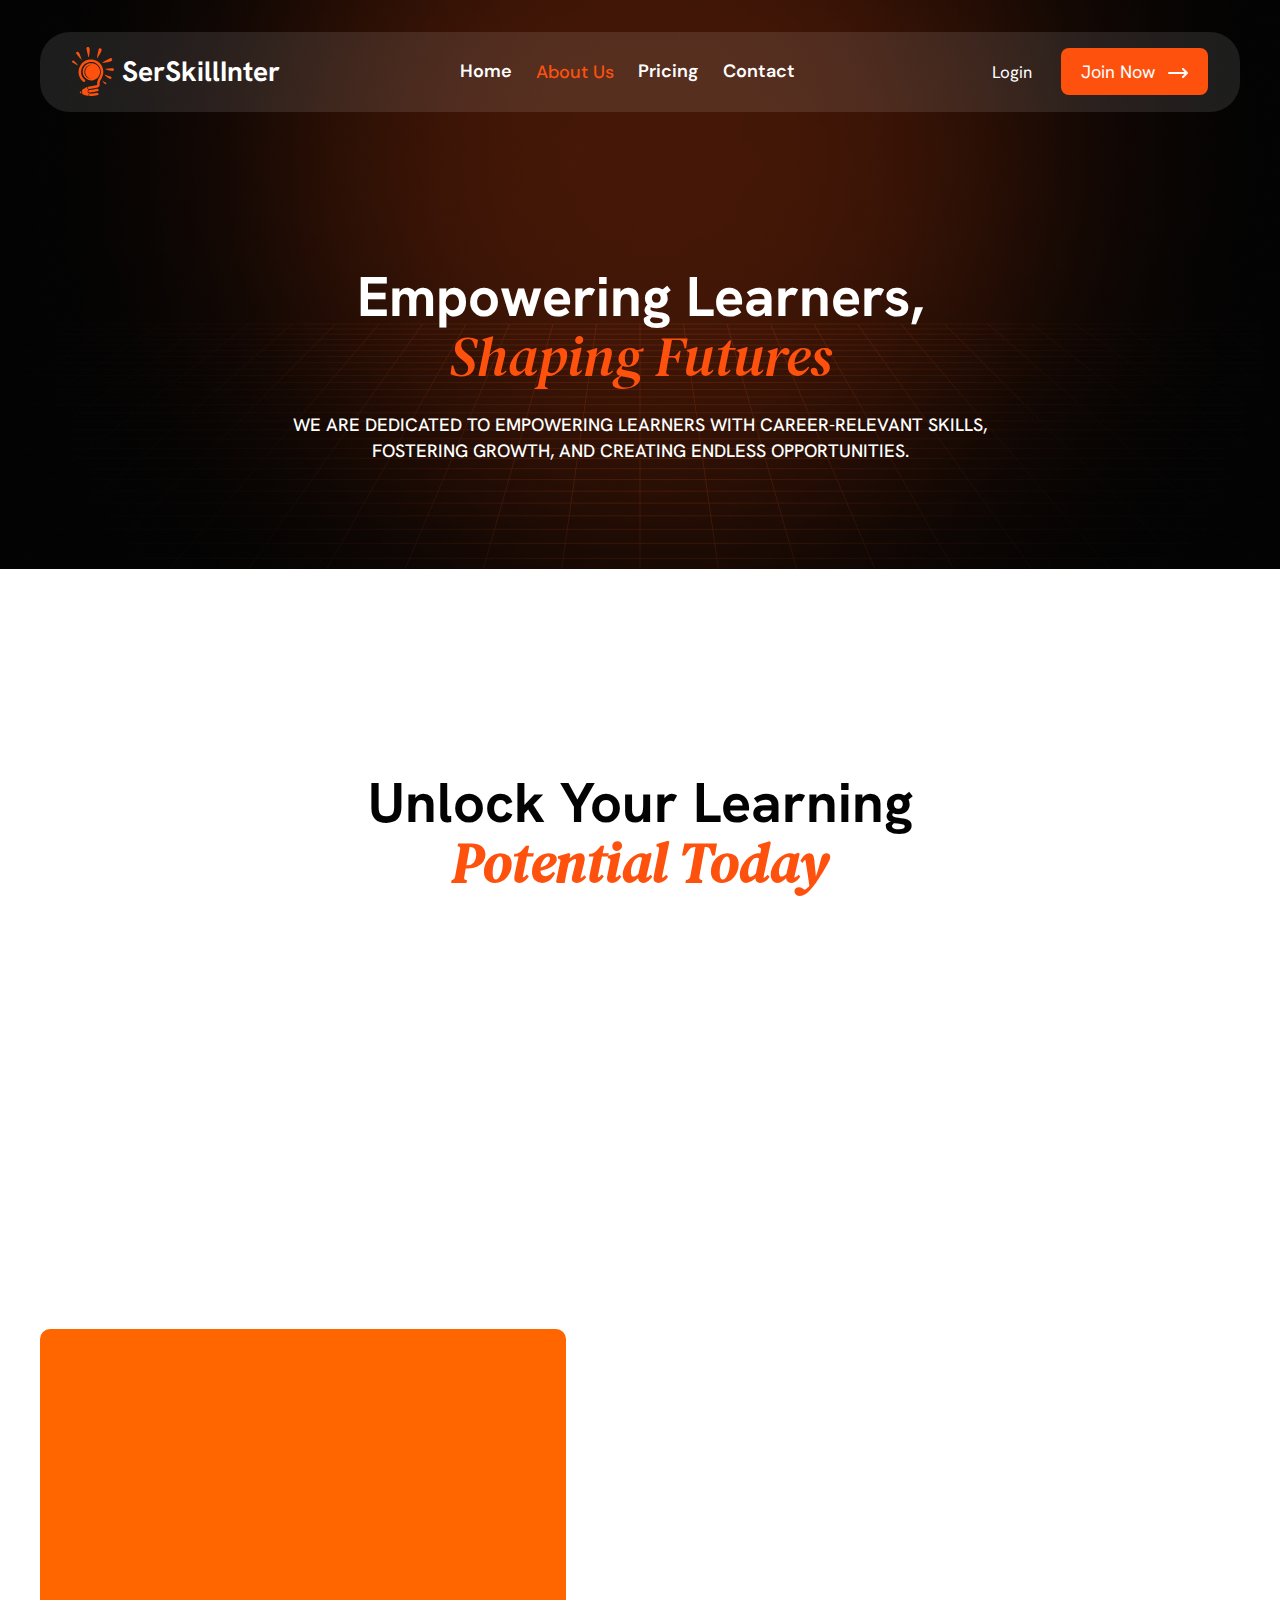
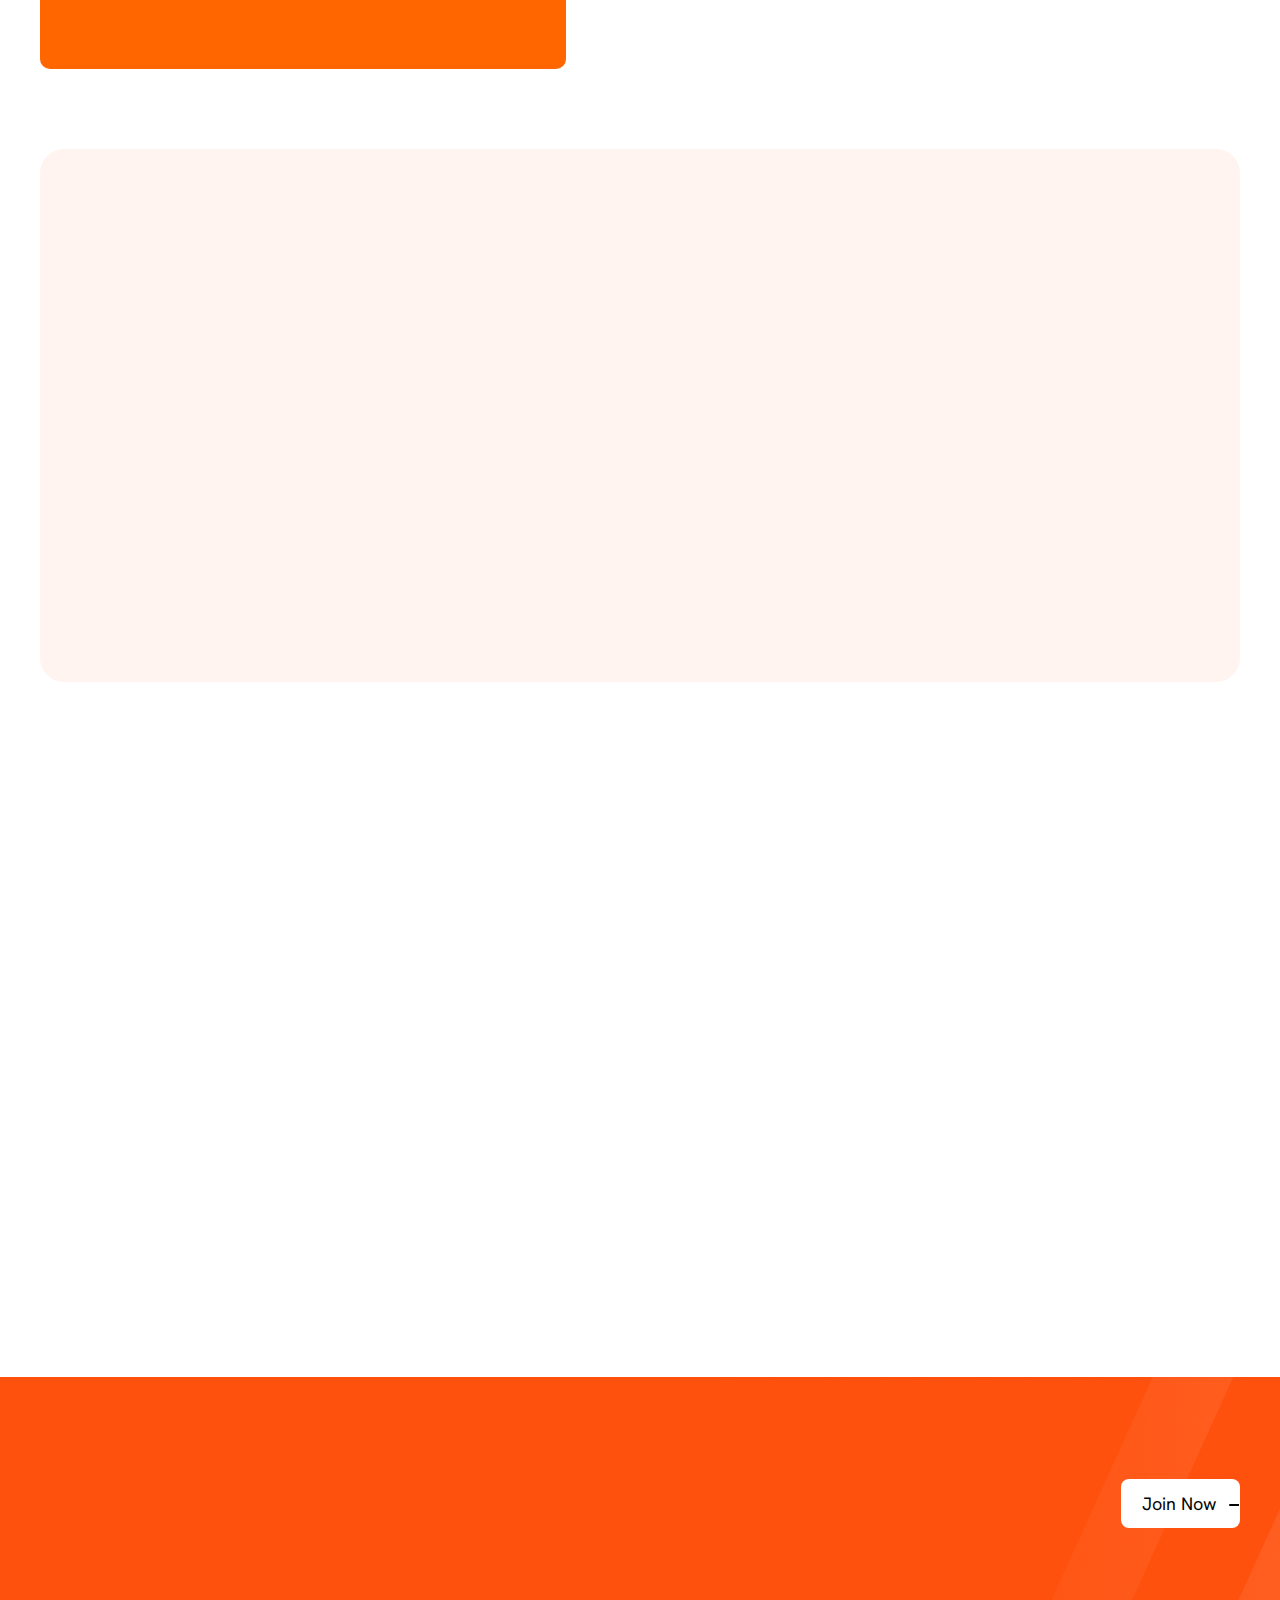
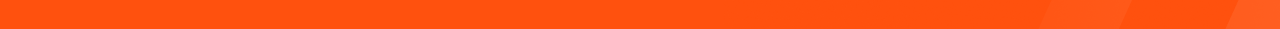
==== commit 7f44eddc: "2 section responsive" ====
--- a/about.html
+++ b/about.html
@@ -15,8 +15,12 @@
   <body>
     <!-- mobile header -->
     <div
-      class="mobile-header d-flex align-items-center justify-content-between p-3 d-none">
-      <a href="./index.html" class="mobile-logo d-flex items-center justify-center">
+      class="mobile-header d-flex align-items-center justify-content-between p-3 d-none"
+    >
+      <a
+        href="./index.html"
+        class="mobile-logo d-flex items-center justify-center"
+      >
         <img src="./assets/images/logo.svg" alt="logo" />
         <p class="logo-name">SerSkillInter</p>
       </a>
@@ -27,22 +31,26 @@
             width="28"
             height="28"
             viewBox="0 0 24 24"
-            fill="none">
+            fill="none"
+          >
             <path
               d="M3 7H21"
               stroke
               stroke-width="1.5"
-              stroke-linecap="round" />
+              stroke-linecap="round"
+            />
             <path
               d="M3 12H21"
               stroke
               stroke-width="1.5"
-              stroke-linecap="round" />
+              stroke-linecap="round"
+            />
             <path
               d="M3 17H21"
               stroke
               stroke-width="1.5"
-              stroke-linecap="round" />
+              stroke-linecap="round"
+            />
           </svg>
         </div>
       </div>
@@ -51,9 +59,9 @@
     <!-- mobile header -->
 
     <!-- header area starts -->
-    <header class="hedaer-common ">
+    <header class="hedaer-common">
       <div class="section-padding-x">
-        <div class=" header-main">
+        <div class="header-main">
           <a href="index.html" class="logo d-flex items-center justify-center">
             <img src="./assets/images/logo.svg" alt srcset />
             <p class="logo-name">SerSkillInter</p>
@@ -63,32 +71,57 @@
               xmlns="http://www.w3.org/2000/svg"
               width="20px"
               height="20px"
-              viewBox="0 0 384 512">
+              viewBox="0 0 384 512"
+            >
               <path
-                d="M342.6 150.6c12.5-12.5 12.5-32.8 0-45.3s-32.8-12.5-45.3 0L192 210.7 86.6 105.4c-12.5-12.5-32.8-12.5-45.3 0s-12.5 32.8 0 45.3L146.7 256 41.4 361.4c-12.5 12.5-12.5 32.8 0 45.3s32.8 12.5 45.3 0L192 301.3 297.4 406.6c12.5 12.5 32.8 12.5 45.3 0s12.5-32.8 0-45.3L237.3 256 342.6 150.6z" />
+                d="M342.6 150.6c12.5-12.5 12.5-32.8 0-45.3s-32.8-12.5-45.3 0L192 210.7 86.6 105.4c-12.5-12.5-32.8-12.5-45.3 0s-12.5 32.8 0 45.3L146.7 256 41.4 361.4c-12.5 12.5-12.5 32.8 0 45.3s32.8 12.5 45.3 0L192 301.3 297.4 406.6c12.5 12.5 32.8 12.5 45.3 0s12.5-32.8 0-45.3L237.3 256 342.6 150.6z"
+              />
             </svg>
           </span>
           <div class="menu-area">
             <a
-              class="menu-area-menu  text-center text-capitalize"
-              href="./index.html">Home</a>
+              class="menu-area-menu text-center text-capitalize"
+              href="./index.html"
+              >Home</a
+            >
             <a
               class="menu-area-menu active text-center text-capitalize"
-              href="./about.html">About Us</a>
+              href="./about.html"
+              >About Us</a
+            >
             <a
               class="menu-area-menu text-center text-capitalize"
-              href="contact.html">Pricing</a>
+              href="contact.html"
+              >Pricing</a
+            >
             <a
               class="menu-area-menu text-center text-capitalize"
-              href="contact.html">Contact</a>
+              href="contact.html"
+              >Contact</a
+            >
           </div>
           <div class="menu-btn-wrapper">
-            <a class="outline-btn" href="sign-in.html" class><span>Login</span></a>
-            <a class="fill-btn" href="sign-up.html" class>Join Now
+            <a class="outline-btn" href="sign-in.html" class
+              ><span>Login</span></a
+            >
+            <a class="fill-btn" href="sign-up.html" class
+              >Join Now
               <span>
-                <svg xmlns="http://www.w3.org/2000/svg" width="20" height="10" viewBox="0 0 20 10" fill="none">
-    <path d="M15 1L19 5M19 5L15 9M19 5H1" stroke="#fcfcfc" stroke-width="2" stroke-linecap="round" stroke-linejoin="round"/>
-  </svg>
+                <svg
+                  xmlns="http://www.w3.org/2000/svg"
+                  width="20"
+                  height="10"
+                  viewBox="0 0 20 10"
+                  fill="none"
+                >
+                  <path
+                    d="M15 1L19 5M19 5L15 9M19 5H1"
+                    stroke="#fcfcfc"
+                    stroke-width="2"
+                    stroke-linecap="round"
+                    stroke-linejoin="round"
+                  />
+                </svg>
               </span>
             </a>
           </div>
@@ -102,203 +135,294 @@
     <!-- main content start -->
     <main>
       <!-- home hero start -->
-       <section class="home-hero-section about-hero-section">
+      <section class="home-hero-section about-hero-section">
         <div class="hero-content-wrapper">
           <div class="text-content-wrapper">
             <div class="section-heading-wrapper">
-                <h3 class="common-heading">Empowering Learners,  <br> <span class="common-span-text">Shaping Futures</span></h3>
-                <h4 class="common-sub-heading">We are dedicated to empowering learners with career-relevant skills, fostering growth, and creating endless opportunities.</h4>
-              </div>
-          </div>
-        </div>
-
-       </section>
+              <h3 class="common-heading aos-animate ">
+                Empowering Learners, <br />
+                <span class="common-span-text">Shaping Futures</span>
+              </h3>
+              <h4 class="common-sub-heading aos-animate delay-1">
+                We are dedicated to empowering learners with career-relevant
+                skills, fostering growth, and creating endless opportunities.
+              </h4>
+            </div>
+          </div>
+        </div>
+      </section>
       <!-- home hero end -->
 
       <!-- stats section start -->
       <section class="stats-section common-padding">
         <div class="section-padding-x">
           <div class="section-heading-wrapper">
-            <h3 class="common-heading">Unlock Your Learning <br> <span class="common-span-text">Potential Today</span></h3>
-            <h4 class="common-sub-heading">Join thousands of learners around the world who are advancing their careers with our expertly crafted courses.</h4>
-          </div>
-            <div class="stats-content-wrapper">
-                <div class="stats-content-wrapper-left">
-                    <div
-                        class="stats-container">
-                        <div class="stat-box">
-                            <svg xmlns="http://www.w3.org/2000/svg" width="66" height="66" viewBox="0 0 66 66" fill="none">
-                                <path d="M13.75 27.5001V44.0307C13.75 45.0178 13.75 45.5114 13.9003 45.9472C14.0332 46.3325 14.2501 46.6835 14.5354 46.9747C14.8579 47.304 15.2994 47.5247 16.1823 47.9662L31.0323 55.3912C31.7537 55.7519 32.1145 55.9323 32.4929 56.0033C32.828 56.0662 33.172 56.0662 33.5071 56.0033C33.8855 55.9323 34.2463 55.7519 34.9677 55.3912L49.8177 47.9662C50.7007 47.5247 51.1421 47.304 51.4647 46.9747C51.7499 46.6835 51.9668 46.3325 52.0997 45.9472C52.25 45.5114 52.25 45.0178 52.25 44.0307V27.5001M5.5 23.3751L32.0161 10.117C32.3769 9.93662 32.5573 9.84643 32.7465 9.81093C32.914 9.77949 33.086 9.77949 33.2535 9.81093C33.4427 9.84643 33.6231 9.93662 33.9839 10.117L60.5 23.3751L33.9839 36.6331C33.6231 36.8135 33.4427 36.9037 33.2535 36.9392C33.086 36.9706 32.914 36.9706 32.7465 36.9392C32.5573 36.9037 32.3769 36.8135 32.0161 36.6331L5.5 23.3751Z" stroke="#FF510E" stroke-width="2" stroke-linecap="round" stroke-linejoin="round"/>
-                              </svg>
-                            <h2 class="counter" data-target="15000">0</h2>
-                            <p>Learners transformed through our
-                                platform.</p>
-                        </div>
-
-                        <div class="stat-box">
-                            <svg xmlns="http://www.w3.org/2000/svg" width="66" height="66" viewBox="0 0 66 66" fill="none">
-                                <path d="M19.6214 30.7697L9.15836 12.0464C7.95526 9.89353 7.35372 8.81709 7.4551 7.93575C7.54354 7.16681 7.95194 6.47075 8.58003 6.01843C9.29993 5.5 10.5331 5.5 12.9993 5.5H19.1451C20.0616 5.5 20.5199 5.5 20.931 5.63237C21.2947 5.74949 21.63 5.94114 21.9156 6.19509C22.2383 6.48208 22.4709 6.87694 22.9361 7.66666L33 24.75L43.064 7.66666C43.5292 6.87694 43.7618 6.48208 44.0845 6.19509C44.37 5.94114 44.7054 5.74949 45.0691 5.63237C45.4802 5.5 45.9385 5.5 46.855 5.5H53.0008C55.467 5.5 56.7002 5.5 57.4201 6.01843C58.0482 6.47075 58.4565 7.16681 58.545 7.93575C58.6464 8.81709 58.0448 9.89353 56.8417 12.0464L46.3787 30.7697M28.875 38.5L33 35.75V49.5M29.5625 49.5H36.4375M45.6396 29.9855C52.6202 36.9661 52.6202 48.2839 45.6396 55.2645C38.659 62.2452 27.3411 62.2452 20.3605 55.2645C13.3799 48.2839 13.3799 36.9661 20.3605 29.9855C27.3411 23.0048 38.6589 23.0048 45.6396 29.9855Z" stroke="#FF510E" stroke-width="2" stroke-linecap="round" stroke-linejoin="round"/>
-                              </svg>
-                            <h2 class="counter" data-target="40000">0</h2>
-                            <p>Learners transformed through our
-                                platform.</p>
-                        </div>
-
-                        <div class="stat-box">
-                            <svg xmlns="http://www.w3.org/2000/svg" width="66" height="66" viewBox="0 0 66 66" fill="none">
-                                <path d="M33 41.25C23.8873 41.25 16.5 33.8627 16.5 24.75V9.47222C16.5 8.33414 16.5 7.7651 16.6658 7.30944C16.9439 6.54559 17.5456 5.94387 18.3094 5.66585C18.7651 5.5 19.3341 5.5 20.4722 5.5H45.5278C46.6659 5.5 47.2349 5.5 47.6906 5.66585C48.4544 5.94387 49.0561 6.54559 49.3342 7.30944C49.5 7.7651 49.5 8.33414 49.5 9.47222V24.75C49.5 33.8627 42.1127 41.25 33 41.25ZM33 41.25V49.5M49.5 11H56.375C57.6563 11 58.297 11 58.8024 11.2093C59.4762 11.4884 60.0116 12.0238 60.2907 12.6976C60.5 13.203 60.5 13.8437 60.5 15.125V16.5C60.5 19.0574 60.5 20.3361 60.2189 21.3853C59.456 24.2323 57.2323 26.456 54.3853 27.2189C53.3361 27.5 52.0574 27.5 49.5 27.5M16.5 11H9.625C8.34366 11 7.70299 11 7.19762 11.2093C6.52379 11.4884 5.98844 12.0238 5.70933 12.6976C5.5 13.203 5.5 13.8437 5.5 15.125V16.5C5.5 19.0574 5.5 20.3361 5.78111 21.3853C6.54397 24.2323 8.76773 26.456 11.6147 27.2189C12.6639 27.5 13.9426 27.5 16.5 27.5M20.4722 60.5H45.5278C46.2028 60.5 46.75 59.9528 46.75 59.2778C46.75 53.8777 42.3723 49.5 36.9722 49.5H29.0278C23.6277 49.5 19.25 53.8777 19.25 59.2778C19.25 59.9528 19.7972 60.5 20.4722 60.5Z" stroke="#FF510E" stroke-width="2" stroke-linecap="round" stroke-linejoin="round"/>
-                              </svg>
-                            <h2 class="counter" data-target="95">0</h2>
-                            <p>Learners transformed through our
-                                platform.</p>
-                        </div>
-                    </div>
-
-                    <div class="content-container">
-                        <div class="content-box">
-                            <h2>Empowering Learners</h2>
-                            <p>At Learnly, we empower individuals by
-                                unlocking their potential through quality
-                                education.
-                                We equip learners with tools, resources, and
-                                expertise to excel.</p>
-                            <a href="#" class="learn-more">Learn More 
-                              <span>
-                                <svg xmlns="http://www.w3.org/2000/svg" width="49" height="49" viewBox="0 0 49 49" fill="none">
-                                  <circle cx="24.1498" cy="24.1501" r="24.15" transform="rotate(-180 24.1498 24.1501)" fill="white"/>
-                                  <path d="M31.5338 17.2483C31.5338 16.8482 31.2094 16.5238 30.8093 16.5238L24.2886 16.5238C23.8885 16.5238 23.5641 16.8482 23.5641 17.2483C23.5641 17.6485 23.8885 17.9729 24.2886 17.9729L30.0848 17.9729L30.0848 23.769C30.0848 24.1692 30.4091 24.4935 30.8093 24.4935C31.2094 24.4935 31.5338 24.1692 31.5338 23.769L31.5338 17.2483ZM18.0018 31.0804L31.3216 17.7607L30.297 16.736L16.9772 30.0558L18.0018 31.0804Z" fill="black"/>
-                                </svg>
-                              </span>
-                            </a>
-                        </div>
-                    </div>
-                </div>
-                <div class="stats-content-wrapper-right">
-                    <div class="stats-content-wrapper-img-area">
-                        <img src="./assets/images/stats.png" alt srcset>
-                    </div>
-                </div>
-            </div>
-        </div>
-
-    </section>
+            <h3 class="common-heading aos-animate">
+              Unlock Your Learning <br />
+              <span class="common-span-text">Potential Today</span>
+            </h3>
+            <h4 class="common-sub-heading aos-animate delay-1">
+              Join thousands of learners around the world who are advancing
+              their careers with our expertly crafted courses.
+            </h4>
+          </div>
+          <div class="stats-content-wrapper">
+            <div class="stats-content-wrapper-left">
+              <div class="stats-container">
+                <div class="stat-box aos-animate left">
+                  <svg
+                    xmlns="http://www.w3.org/2000/svg"
+                    width="66"
+                    height="66"
+                    viewBox="0 0 66 66"
+                    fill="none"
+                  >
+                    <path
+                      d="M13.75 27.5001V44.0307C13.75 45.0178 13.75 45.5114 13.9003 45.9472C14.0332 46.3325 14.2501 46.6835 14.5354 46.9747C14.8579 47.304 15.2994 47.5247 16.1823 47.9662L31.0323 55.3912C31.7537 55.7519 32.1145 55.9323 32.4929 56.0033C32.828 56.0662 33.172 56.0662 33.5071 56.0033C33.8855 55.9323 34.2463 55.7519 34.9677 55.3912L49.8177 47.9662C50.7007 47.5247 51.1421 47.304 51.4647 46.9747C51.7499 46.6835 51.9668 46.3325 52.0997 45.9472C52.25 45.5114 52.25 45.0178 52.25 44.0307V27.5001M5.5 23.3751L32.0161 10.117C32.3769 9.93662 32.5573 9.84643 32.7465 9.81093C32.914 9.77949 33.086 9.77949 33.2535 9.81093C33.4427 9.84643 33.6231 9.93662 33.9839 10.117L60.5 23.3751L33.9839 36.6331C33.6231 36.8135 33.4427 36.9037 33.2535 36.9392C33.086 36.9706 32.914 36.9706 32.7465 36.9392C32.5573 36.9037 32.3769 36.8135 32.0161 36.6331L5.5 23.3751Z"
+                      stroke="#FF510E"
+                      stroke-width="2"
+                      stroke-linecap="round"
+                      stroke-linejoin="round"
+                    />
+                  </svg>
+                  <h2 class="counter" data-target="15">0</h2>
+                  <p>Learners transformed through our platform.</p>
+                </div>
+
+                <div class="stat-box aos-animate">
+                  <svg
+                    xmlns="http://www.w3.org/2000/svg"
+                    width="66"
+                    height="66"
+                    viewBox="0 0 66 66"
+                    fill="none"
+                  >
+                    <path
+                      d="M19.6214 30.7697L9.15836 12.0464C7.95526 9.89353 7.35372 8.81709 7.4551 7.93575C7.54354 7.16681 7.95194 6.47075 8.58003 6.01843C9.29993 5.5 10.5331 5.5 12.9993 5.5H19.1451C20.0616 5.5 20.5199 5.5 20.931 5.63237C21.2947 5.74949 21.63 5.94114 21.9156 6.19509C22.2383 6.48208 22.4709 6.87694 22.9361 7.66666L33 24.75L43.064 7.66666C43.5292 6.87694 43.7618 6.48208 44.0845 6.19509C44.37 5.94114 44.7054 5.74949 45.0691 5.63237C45.4802 5.5 45.9385 5.5 46.855 5.5H53.0008C55.467 5.5 56.7002 5.5 57.4201 6.01843C58.0482 6.47075 58.4565 7.16681 58.545 7.93575C58.6464 8.81709 58.0448 9.89353 56.8417 12.0464L46.3787 30.7697M28.875 38.5L33 35.75V49.5M29.5625 49.5H36.4375M45.6396 29.9855C52.6202 36.9661 52.6202 48.2839 45.6396 55.2645C38.659 62.2452 27.3411 62.2452 20.3605 55.2645C13.3799 48.2839 13.3799 36.9661 20.3605 29.9855C27.3411 23.0048 38.6589 23.0048 45.6396 29.9855Z"
+                      stroke="#FF510E"
+                      stroke-width="2"
+                      stroke-linecap="round"
+                      stroke-linejoin="round"
+                    />
+                  </svg>
+                  <h2 class="counter" data-target="40">0</h2>
+                  <p>Learners transformed through our platform.</p>
+                </div>
+
+                <div class="stat-box aos-animate right">
+                  <svg
+                    xmlns="http://www.w3.org/2000/svg"
+                    width="66"
+                    height="66"
+                    viewBox="0 0 66 66"
+                    fill="none"
+                  >
+                    <path
+                      d="M33 41.25C23.8873 41.25 16.5 33.8627 16.5 24.75V9.47222C16.5 8.33414 16.5 7.7651 16.6658 7.30944C16.9439 6.54559 17.5456 5.94387 18.3094 5.66585C18.7651 5.5 19.3341 5.5 20.4722 5.5H45.5278C46.6659 5.5 47.2349 5.5 47.6906 5.66585C48.4544 5.94387 49.0561 6.54559 49.3342 7.30944C49.5 7.7651 49.5 8.33414 49.5 9.47222V24.75C49.5 33.8627 42.1127 41.25 33 41.25ZM33 41.25V49.5M49.5 11H56.375C57.6563 11 58.297 11 58.8024 11.2093C59.4762 11.4884 60.0116 12.0238 60.2907 12.6976C60.5 13.203 60.5 13.8437 60.5 15.125V16.5C60.5 19.0574 60.5 20.3361 60.2189 21.3853C59.456 24.2323 57.2323 26.456 54.3853 27.2189C53.3361 27.5 52.0574 27.5 49.5 27.5M16.5 11H9.625C8.34366 11 7.70299 11 7.19762 11.2093C6.52379 11.4884 5.98844 12.0238 5.70933 12.6976C5.5 13.203 5.5 13.8437 5.5 15.125V16.5C5.5 19.0574 5.5 20.3361 5.78111 21.3853C6.54397 24.2323 8.76773 26.456 11.6147 27.2189C12.6639 27.5 13.9426 27.5 16.5 27.5M20.4722 60.5H45.5278C46.2028 60.5 46.75 59.9528 46.75 59.2778C46.75 53.8777 42.3723 49.5 36.9722 49.5H29.0278C23.6277 49.5 19.25 53.8777 19.25 59.2778C19.25 59.9528 19.7972 60.5 20.4722 60.5Z"
+                      stroke="#FF510E"
+                      stroke-width="2"
+                      stroke-linecap="round"
+                      stroke-linejoin="round"
+                    />
+                  </svg>
+                  <h2 class="counter" data-target="95">0</h2>
+                  <p>Learners transformed through our platform.</p>
+                </div>
+              </div>
+
+              <div class="content-container">
+                <div class="content-box">
+                  <h2 class="aos-animate">Empowering Learners</h2>
+                  <p class="aos-animate right">
+                    At Learnly, we empower individuals by unlocking their
+                    potential through quality education. We equip learners with
+                    tools, resources, and expertise to excel.
+                  </p>
+                  <a href="#" class="learn-more aos-animate left"
+                    >Learn More
+                    <span>
+                      <svg
+                        xmlns="http://www.w3.org/2000/svg"
+                        width="49"
+                        height="49"
+                        viewBox="0 0 49 49"
+                        fill="none"
+                      >
+                        <circle
+                          cx="24.1498"
+                          cy="24.1501"
+                          r="24.15"
+                          transform="rotate(-180 24.1498 24.1501)"
+                          fill="white"
+                        />
+                        <path
+                          d="M31.5338 17.2483C31.5338 16.8482 31.2094 16.5238 30.8093 16.5238L24.2886 16.5238C23.8885 16.5238 23.5641 16.8482 23.5641 17.2483C23.5641 17.6485 23.8885 17.9729 24.2886 17.9729L30.0848 17.9729L30.0848 23.769C30.0848 24.1692 30.4091 24.4935 30.8093 24.4935C31.2094 24.4935 31.5338 24.1692 31.5338 23.769L31.5338 17.2483ZM18.0018 31.0804L31.3216 17.7607L30.297 16.736L16.9772 30.0558L18.0018 31.0804Z"
+                          fill="black"
+                        />
+                      </svg>
+                    </span>
+                  </a>
+                </div>
+              </div>
+            </div>
+            <div class="stats-content-wrapper-right">
+              <div class="stats-content-wrapper-img-area aos-animate zoom-in">
+                <img src="./assets/images/stats.png" alt srcset />
+              </div>
+            </div>
+          </div>
+        </div>
+      </section>
       <!-- stats section end -->
 
-
       <!-- team section start -->
-       <section class="team-section">
+      <section class="team-section">
         <div class="section-padding-x">
-            <div class="team-content-wrapper">
-                <div class="tem-img-area">
-                    <img src="./assets/images/team.png" alt="" srcset="">
-                </div>
-                <p class="team-para">A team environment allows individuals to bring their diverse <span>perspectives to problem</span> solving</p>
-            </div>
-        </div>
-       </section>
+          <div class="team-content-wrapper">
+            <div class="tem-img-area aos-animate zoom-out">
+              <img src="./assets/images/team.png" alt="" srcset="" />
+            </div>
+            <p class="team-para aos-animate right">
+              A team environment allows individuals to bring their diverse
+              <span>perspectives to problem</span> solving
+            </p>
+          </div>
+        </div>
+      </section>
       <!-- team section end -->
 
       <!-- faq section start -->
       <section class="faq-section common-padding">
         <div class="section-padding-x">
-
-            <div class="faq-content-wrapper">
-                <div class="faq-left">
-                    <div class="section-heading-wrapper">
-                         <h2 class="common-heading">Answers to all your <span class="common-span-text">Questions</span></h2>
-                    <p class="common-sub-heading">If you can’t find what you’re looking for, feel free to <br class="tm-br-class">
-                       Contact us directly, we're always happy to assist you!</p>
-                    </div>
-                   
-                </div>
-        
-                <div class="faq-right">
-                    <div class="faq-item">
-                        <div class="faq-question">
-                            <p>What types of courses are available on your platform?</p>
-                            <span class="plus-icon">+</span>
-                        </div>
-                        <div class="faq-answer">
-                            <p>We offer a variety of courses in different fields, including technology, business, and creative skills.</p>
-                        </div>
-                    </div>
-        
-                    <div class="faq-item">
-                        <div class="faq-question">
-                            <p>How do I purchase a course?</p>
-                            <span class="plus-icon">+</span>
-                        </div>
-                        <div class="faq-answer">
-                            <p>You can purchase a course by selecting your desired course and following the checkout process.</p>
-                        </div>
-                    </div>
-        
-                    <div class="faq-item">
-                        <div class="faq-question">
-                            <p>Can I access the courses on multiple devices?</p>
-                            <span class="plus-icon">+</span>
-                        </div>
-                        <div class="faq-answer">
-                            <p>Yes, our courses can be accessed from any device with an internet connection.</p>
-                        </div>
-                    </div>
-        
-                    <div class="faq-item">
-                        <div class="faq-question">
-                            <p>Do I get a certificate after completing a course?</p>
-                            <span class="plus-icon">+</span>
-                        </div>
-                        <div class="faq-answer">
-                            <p>Yes, after successfully completing a course, you will receive a certificate.</p>
-                        </div>
-                    </div>
-        
-                    <div class="faq-item">
-                        <div class="faq-question">
-                            <p>What is your refund policy?</p>
-                            <span class="plus-icon">+</span>
-                        </div>
-                        <div class="faq-answer">
-                            <p>We offer a 30-day refund policy if you are not satisfied with the course.</p>
-                        </div>
-                    </div>
-                </div>
-            </div>
-
-        </div>
-    </section>
+          <div class="faq-content-wrapper">
+            <div class="faq-left">
+              <div class="section-heading-wrapper">
+                <h2 class="common-heading aos-animate left">
+                  Answers to all your
+                  <span class="common-span-text">Questions</span>
+                </h2>
+                <p class="common-sub-heading aos-animate left delay-1">
+                  If you can’t find what you’re looking for, feel free to
+                  <br class="tm-br-class" />
+                  Contact us directly, we're always happy to assist you!
+                </p>
+              </div>
+            </div>
+
+            <div class="faq-right aos-animate right">
+              <div class="faq-item">
+                <div class="faq-question">
+                  <p>Q: What types of courses are available on your platform?</p>
+                  <span class="plus-icon">+</span>
+                </div>
+                <div class="faq-answer">
+                  <p>
+                    We offer a variety of courses in different fields, including
+                    technology, business, and creative skills.
+                  </p>
+                </div>
+              </div>
+
+              <div class="faq-item">
+                <div class="faq-question">
+                  <p>Q: How do I purchase a course?</p>
+                  <span class="plus-icon">+</span>
+                </div>
+                <div class="faq-answer">
+                  <p>
+                    You can purchase a course by selecting your desired course
+                    and following the checkout process.
+                  </p>
+                </div>
+              </div>
+
+              <div class="faq-item">
+                <div class="faq-question">
+                  <p>Q: Can I access the courses on multiple devices?</p>
+                  <span class="plus-icon">+</span>
+                </div>
+                <div class="faq-answer">
+                  <p>
+                    Yes, our courses can be accessed from any device with an
+                    internet connection.
+                  </p>
+                </div>
+              </div>
+
+              <div class="faq-item">
+                <div class="faq-question">
+                  <p>Q: Do I get a certificate after completing a course?</p>
+                  <span class="plus-icon">+</span>
+                </div>
+                <div class="faq-answer">
+                  <p>
+                    Yes, after successfully completing a course, you will
+                    receive a certificate.
+                  </p>
+                </div>
+              </div>
+
+              <div class="faq-item">
+                <div class="faq-question">
+                  <p>Q: What is your refund policy?</p>
+                  <span class="plus-icon">+</span>
+                </div>
+                <div class="faq-answer">
+                  <p>
+                    We offer a 30-day refund policy if you are not satisfied
+                    with the course.
+                  </p>
+                </div>
+              </div>
+            </div>
+          </div>
+        </div>
+      </section>
       <!-- faq section end -->
 
       <!-- get started banner start -->
-       <section class="get-started-section">
+      <section class="get-started-section">
         <div class="section-padding-x">
           <div class="get-started-content-wrapper">
-            <h3>Get Started for Free</h3>
-            <p>At Learnly, we empower individuals by unlocking their potential through quality education. Join a diverse learning community that fosters collaboration and support. </p>
-            <a class="fill-btn" href="#">Join Now
+            <h3 class="aos-animate left">Get Started for Free</h3>
+            <p class="aos-animate">
+              At Learnly, we empower individuals by unlocking their potential
+              through quality education. Join a diverse learning community that
+              fosters collaboration and support.
+            </p>
+            <a class="fill-btn" href="#"
+              >Join Now
               <span>
-                <svg xmlns="http://www.w3.org/2000/svg" width="20" height="10" viewBox="0 0 20 10" fill="none">
-    <path d="M15 1L19 5M19 5L15 9M19 5H1" stroke="#fcfcfc" stroke-width="2" stroke-linecap="round" stroke-linejoin="round"></path>
-  </svg>
+                <svg
+                  xmlns="http://www.w3.org/2000/svg"
+                  width="20"
+                  height="10"
+                  viewBox="0 0 20 10"
+                  fill="none"
+                >
+                  <path
+                    d="M15 1L19 5M19 5L15 9M19 5H1"
+                    stroke="#fcfcfc"
+                    stroke-width="2"
+                    stroke-linecap="round"
+                    stroke-linejoin="round"
+                  ></path>
+                </svg>
               </span>
             </a>
           </div>
         </div>
-       </section>
+      </section>
       <!-- get started banner end -->
-
     </main>
     <!-- main content start -->
 
     <!-- footer start-->
-    <footer>
-
-    </footer>
+    <footer></footer>
     <!-- footer end-->
 
     <!-- javascript -->
 
     <script src="./assets/js/main.js"></script>
-
   </body>
 </html>
--- a/assets/css/common.css
+++ b/assets/css/common.css
@@ -84,7 +84,7 @@
 /* common style starts */
 
 .show {
-    left: 0px;
+    top: 0px;
 }
 
 body.no-scroll {
--- a/assets/css/style.css
+++ b/assets/css/style.css
@@ -51,6 +51,17 @@
 
 .aos-animate.delay-3 {
   transition-delay: 0.4s;
+}
+
+
+
+/* Apply animations */
+.fade-in-up {
+  animation: fadeIn 1.5s ease-in-out forwards;
+}
+
+.slide-in-left {
+  animation: slideInLeft 1.5s ease-in-out forwards;
 }
 
 /* header start */
@@ -292,21 +303,28 @@
   font-style: italic;
   font-weight: 400;
 }
+.home-hero-section a{
+  margin-top: 10px;
+}
 /* home hero end */
 
 /* home hero slider start */
+
 .hero-slider {
   width: 100%;
   max-width: 1200px;
   position: relative;
-  margin-top: -150px !important;
-}
+  margin-top: -238px !important;
+}
+
+
 
 .slider-track {
   display: flex;
   width: calc(250px * 12);
   align-items: center;
   animation: scroll 10s linear infinite;
+  /* overflow: hidden; */
 }
 
 .slide {
@@ -410,6 +428,7 @@
 border-radius: 24px;
 border: 1px solid rgba(0, 0, 0, 0.11);
 background: #FFF4F0;
+flex-grow: 1;
 }
 .why-choose-card-2 .why-choose-card-content-area{
   border-radius: 24px;
@@ -553,6 +572,12 @@
 
 .pricing-card-header {
   display: flex;
+position: relative;
+}
+.yearly-discount{
+  position: absolute;
+  bottom: -30px;
+  left: -170px;
 
 }
 
@@ -562,8 +587,10 @@
   color: #353535;
   background-color: #FFF4F0;
   font-weight: 600;
+  cursor: pointer;
   transition: all 0.4s ease-in-out;
 }
+
 
 .price-tab-btn.active {
   background-color: #FF510E;
@@ -715,6 +742,9 @@
   justify-content: center;
   flex-direction: column;
   z-index: 10;
+  max-width: 580px;
+  margin: 0 auto;
+  text-align: center;
 }
 .layer-img{
   position: absolute;
@@ -1055,3 +1085,144 @@
 
 
 
+
+
+
+
+
+
+
+
+/* footer section start */
+.custom-footer{
+  padding-top: 134px;
+  background: #171618;
+  color: var(--white);
+}
+.footer-container {
+  display: flex;
+  flex-direction: column;
+}
+.footer-container-top {
+  display: flex;
+  flex-wrap: wrap;
+  justify-content: space-between;
+  gap: 20px;
+}
+
+.footer-left {
+  flex: 2;
+  max-width: 40%;
+  display: flex;
+  flex-direction: column;
+  align-items: start;
+  gap: 20px;
+}
+.footer-about{
+  color: #F8F8F8;
+font-size: 18px;
+font-style: normal;
+font-weight: 500;
+line-height: 29.7px;
+text-transform: capitalize;
+}
+
+.footer-links {
+  display: flex;
+  flex: 2;
+  justify-content: center;
+  gap: 133px;
+}
+.footer-links li {
+  margin-bottom: 8px;
+}
+.footer-links a {
+  text-decoration: none;
+  color: var(--white);
+font-size: 18px;
+font-style: normal;
+font-weight: 700;
+line-height: 27px;
+text-transform: capitalize;
+transition: .3s ease-in-out;
+}
+.footer-links a:hover {
+  color: var(--primary);
+}
+
+.footer-right {
+  flex: 1;
+  max-width: 25%;
+  display: flex;
+  align-items: center;
+}
+.social-icons{
+  display: flex;
+  gap: 28px;
+}
+.social-icons a{
+transition: .3s ease-in-out;
+overflow: hidden;
+}
+.social-icons a:hover{
+transform: scale(1.05);
+}
+
+
+
+.footer-container-bottom {
+width: 100%;
+height: 100%;
+margin: 80px 0px 60px;
+}
+.footer-container-bottom img{
+width: 100%;
+height: 100%;
+}
+
+.footer-bottom{
+  display: flex;
+  justify-content: space-between;
+  padding: 20px 0px 28px;
+  border-top: 1px solid rgba(255, 255, 255, 0.40);
+}
+.footer-copyright,
+.footer-polices a{
+  color: var(--white);
+font-size: 18px;
+font-style: normal;
+font-weight: 500;
+line-height: 27px;
+text-transform: capitalize;
+}
+
+.footer-polices{
+  display: flex;
+  align-items: center;
+  gap: 40px;
+  color: var(--white);
+}
+
+
+@media (max-width: 768px) {
+  .footer-container-top {
+      flex-direction: column;
+  }
+  .footer-left {
+    max-width: 100%;
+}
+.footer-links {
+  justify-content: flex-start;
+}
+.footer-links {
+  gap: 60px;
+}
+.footer-right {
+  max-width: 100%;
+}
+}
+
+/* footer section end */
+
+
+
--- a/assets/css/responsive.css
+++ b/assets/css/responsive.css
@@ -1,19 +1,158 @@
 @media only screen and (min-width: 1366px) and (max-width: 1600px) {
+  .tall {
+    height: 303px;
+}
+.short {
+  height: 206px;
+}
+
+.slide {
+    width: 448px;
+}
+.hero-slider {
+  margin-top: -171px !important;
+}
+}
+
+@media screen and (max-width: 1500px) {
+  .faq-content-wrapper {
+    padding: 0;
+    gap: 50px;
+  }
+
+  .stats-container {
+    grid-template-columns: repeat(2, 1fr);
+  }
+
+  .stat-box h2 {
+    font-size: 40px;
+    line-height: 0;
+  }
+
+  .content-box h2 {
+    font-size: 40px;
+    line-height: 44px;
+  }
+}
+
+@media screen and (max-width: 1200px) {
+  .team-content-wrapper {
+    flex-direction: column;
+  }
+
+  .faq-content-wrapper {
+    flex-direction: column;
+    align-items: center;
+    gap: 30px;
+    padding: 0 !important;
+  }
+
+  .faq-item {
+    padding: 30px 0;
+  }
+
+  .stats-content-wrapper {
+    flex-direction: column-reverse;
+  }
+
+  .stats-container {
+    grid-template-columns: repeat(3, 1fr);
+  }
+
+  .stat-box h2 {
+    font-size: 40px;
+    line-height: 22.561px;
+  }
+
+  .common-sub-heading {
+    text-align: center;
+  }
+
+  .get-started-content-wrapper {
+    gap: 40px;
+  }
+
+  .get-started-content-wrapper h3 {
+    font-size: 44px;
+    line-height: 54px;
+  }
+
+  .common-heading {
+    font-size: 48px !important;
+    line-height: 56px !important;
+  }
+
+  .section-heading-wrapper {
+    padding: 0 20px;
+  }
 }
 
 @media only screen and (min-width: 1200px) and (max-width: 1365px) {
+  .text-content-wrapper h1 {
+    font-size: 75px;
+    line-height: 90.941px;
+  }
+  .tall {
+    height: 303px;
+}
+.short {
+  height: 206px;
+}
+
+.slide {
+    width: 448px;
+}
+.hero-slider {
+  margin-top: -171px !important;
+}
+.why-choose-common-heading {
+  font-size: 20px;
+  line-height: 30px;
+}
+.why-choose-card-2 .why-choose-card-content-area {
+  padding: 24px;
+}
 }
 
 @media only screen and (min-width: 992px) and (max-width: 1199px) {
+  .common-para{
+    font-size: 17px;
+  }
   .tm-br-class{
     display: none;
   }
+  /* home page */
+  .tall {
+    height: 283px;
+}
+.short {
+  height: 181px;
+}
+
+.slide {
+    width: 408px;
+}
+.hero-slider {
+  margin-top: -171px !important;
+}
+.text-content-wrapper h1 {
+  font-size: 65px;
+  line-height: 88.941px;
+}
+.why-choose-common-heading {
+  font-size: 18px;
+  line-height: 30px;
+}
+.why-choose-card-2 .why-choose-card-content-area {
+  padding: 24px;
+}
 }
 
 @media only screen and (min-width: 992px) {
   .close-sidebar-btn {
     display: none;
   }
+
 }
 
 @media only screen and (max-width: 991px) {
@@ -23,21 +162,21 @@
   }
 
   header {
-    position: absolute;
-    width: 320px;
+ position: fixed; 
+    width: 100vw;
     height: 100vh;
     z-index: 999;
-    top: 0;
-    left: -350px;
-    transition: left 0.3s ease-in-out;
+    top: -110vh; 
+    transition: top 0.5s cubic-bezier(0.4, 0, 0.2, 1); 
     box-shadow: rgba(0, 0, 0, 0.15) 1.95px 1.95px 2.6px;
+ background-color: #674b3e;
   }
 
   .header-main {
     flex-direction: column;
     height: 100vh;
     justify-content: flex-start;
-    background-color: var(--grey);
+    background: #674b3e !important;
     z-index: 990;
     border-radius: 0px;
   }
@@ -47,9 +186,6 @@
     gap: 30px;
   }
 
-  .language-selector-desktop {
-    display: none;
-  }
 
   .about-us-single-item {
     flex-direction: column !important;
@@ -65,15 +201,106 @@
   .tm-br-class{
     display: none;
   }
-}
-
-@media (min-width: 768px) {
-  
-}
-
-@media only screen and (max-width: 767px) {
- 
-}
+  .price-cards-grid {
+    gap: 30px;
+    flex-direction: column;
+}
+.pro_card {
+  margin-top: 40px;
+}
+.logo-name {
+  color: var(--primary);
+}
+
+.get-started-content-wrapper {
+  flex-wrap: wrap;
+  gap: 24px;
+}
+
+.common-heading {
+  font-size: 44px !important;
+  line-height: 52px !important;
+}
+}
+
+@media (max-width: 768px) {
+  .price-cards-grid {
+    gap: 30px;
+    flex-direction: column;
+    align-items: center;
+}
+.pro_card {
+  margin-top: 40px;
+}
+.why-choose-card-wrapper {
+  grid-template-columns: repeat(1, 1fr);
+  gap: 20px;
+}
+.section-heading-wrapper-2 {
+  gap: 4px;
+  flex-direction: column;
+  align-items: center;
+}
+.footer-bottom {
+  flex-direction: column-reverse;
+  align-items: center;
+  gap: 12px;
+}
+.section-heading-wrapper-2-right {
+  gap: 18px;
+  align-items: center;
+}
+
+/* about us page responsive */
+.tem-img-area {
+  width: 100%;
+  height: auto;
+  overflow: hidden;
+}
+.tem-img-area img {
+  width: 100%;
+  height: 100%;
+  object-fit: cover;
+}
+
+.stats-container {
+  grid-template-columns: repeat(2, 1fr);
+}
+
+.learn-more {
+  width: fit-content;
+  margin: auto;
+}
+
+.section-heading-wrapper {
+  margin-bottom: 30px;
+}
+
+.faq-question p {
+  font-size: 22px;
+}
+
+.stat-box h2 {
+  font-size: 34px;
+}
+
+.get-started-content-wrapper h3 {
+  font-size: 38px;
+  line-height: 50px;
+  max-width: 100%;
+}
+
+.get-started-content-wrapper p {
+  font-size: 20px;
+  line-height: 32.3px;
+}
+
+.common-heading {
+  font-size: 38px !important;
+  line-height: 48px !important;
+}
+}
+
 
 @media only screen and (min-width: 768px) and (max-width: 991px) {
   .common-heading {
@@ -81,7 +308,7 @@
   }
 
   .common-sub-heading {
-    font-size: 17px;
+    font-size: 16px;
     line-height: 25.24px;
   }
 
@@ -94,16 +321,65 @@
     font-size: 17px;
     line-height: 26.52px;
   }
+  .faq-content-wrapper {
+    width: 100%;
+    gap: 35px;
+    padding: 0px 70px;
+}
+
+/* home page */
+  /* home page */
+  .text-content-wrapper h1 {
+    font-size: 60px;
+    line-height: 78.941px;
+}
+  .tall {
+    height: 273px;
+}
+.short {
+  height: 171px;
+}
+
+.slide {
+    width: 350px;
+}
+.hero-slider {
+  margin-top: -171px !important;
+}
+.why-choose-card-content-area {
+  padding: 20px;
+}
+.why-choose-common-heading {
+  font-size: 16px;
+  line-height: 30px;
+}
+.why-choose-card-2 .why-choose-card-content-area {
+  padding: 20px;
+}
+.why-choose-card {
+  gap: 16px;
+}
+.section-heading-wrapper-2 {
+  gap: 35px;
+}
+.section-heading-wrapper-2-right .common-sub-heading {
+  text-align: start !important;
+}
+.section-heading-wrapper-2-right {
+  gap: 16px;
+}
 }
 
 @media only screen and (min-width: 501px) and (max-width: 767px) {
   .common-heading {
     font-size: 24px;
+    line-height: 35px;
   }
 
   .common-sub-heading {
     font-size: 17px;
     line-height: 25.24px;
+    text-align: center;
   }
 
   .common-heading-lg {
@@ -115,17 +391,78 @@
     font-size: 16px;
     line-height: 26.52px;
   }
+  .faq-content-wrapper {
+    width: 100%;
+    gap: 35px;
+    padding: 0px 70px;
+  
+}
+.section-heading-wrapper {
+  gap: 15px;
+  margin-bottom: 35px;
+}
+
+  /* home page */
+  .text-content-wrapper h1 {
+    font-size: 35px;
+    line-height: 50.941px;
+}
+  .tall {
+    height: 200px;
+}
+.short {
+  height: 121px;
+}
+
+.slide {
+    width: 250px;
+}
+.hero-slider {
+  margin-top: -121px !important;
+}
+.layer-img {
+  height: 140px;
+}
+.price-tab-btn {
+  padding: 14px 50px;
+}
+.yearly-discount {
+  position: absolute;
+  bottom: -18px;
+  left: -77px;
+  width: 121px;
+}
+.pricing-card-content-wrapper {
+  gap: 50px;
+}
+
+/* footer */
+.footer-container-bottom {
+  margin: 50px 0px 40px;
+}
+.custom-footer {
+  padding-top: 60px;
+
+}
+.footer-about {
+  font-size: 17px;
+}
+.footer-links a {
+  font-size: 16px;
+}
 
 }
 @media only screen and (max-width: 500px) {
   .common-heading {
     font-size: 18px;
     padding: 0px 10px;
+    line-height: 30px;
   }
 
   .common-sub-heading {
-    font-size: 17px;
-    line-height: 25.24px;
+    font-size: 14px;
+    line-height: 24.24px;
+    text-align: center;
   }
 
   .common-heading-lg {
@@ -137,5 +474,139 @@
     font-size: 15px;
     line-height: 24.52px;
   }
+  .section-heading-wrapper {
+    gap: 10px;
+    margin-bottom: 30px;
+  }
+
+  /* home page */
+  .text-content-wrapper h1 {
+    font-size: 30px;
+    line-height: 40.941px;
+}
+  .tall {
+    height: 200px;
+}
+.short {
+  height: 121px;
+}
+
+.slide {
+    width: 250px;
+}
+.hero-slider {
+  margin-top: -121px !important;
+}
+.layer-img {
+  height: 110px;
+}
+.pagination span { 
+  width: 12px;  
+  height: 12px;
+}
+.pagination span.active { 
+  width: 16px;  
+  height: 16px;
+}
+.pagination span.active { /* Fix selector */
+  width: 24px;  /* Increase size */
+  height: 24px;
+  background-color: var(--primary);
+}
+.price-tab-btn {
+  padding: 12px 40px;
+}
+.yearly-discount {
+  position: absolute;
+  bottom: 14px;
+  left: -31px;
+  width: 121px;
+}
+.pricing-card-content-wrapper {
+  gap: 50px;
+}
+.section-heading-wrapper-2-right {
+  gap: 17px;
+}
+.slide-para {
+  padding: 30px;
+  color: white;
+  font-size: 24px;
+  font-weight: 700;
+  line-height: 34px;
+}
+
+
+/* about us page responsive */
+.content-box h2 {
+  font-size: 32px;
+  line-height: 40px;
+}
+.stats-container {
+  grid-template-columns: repeat(1, 1fr);
+}
+
+.team-para {
+  font-size: 32px;
+  line-height: 44px;
+}
+
+.team-content-wrapper {
+  padding: 30px;
+  gap: 30px;
+}
+
+.faq-item {
+  padding: 25px 0;
+}
+
+.faq-question p {
+  font-size: 20px;
+}
+
+.get-started-content-wrapper h3 {
+  font-size: 32px;
+  line-height: 44px;
+}
+
+.get-started-content-wrapper p {
+  font-size: 18px;
+  line-height: 26px;
+}
+.common-heading {
+  font-size: 32px !important;
+  line-height: 44px !important;
+}
+/* about us page responsive */
+
+/* footer */
+.custom-footer {
+  padding-top: 40px;
+}
+.footer-container-bottom {
+  margin: 35px 0px 25px;
+}
+.footer-left {
+  gap: 12px;
+}
+.footer-about {
+  font-size: 16px;
+  line-height: 27.7px;
+}
+.footer-links a {
+  font-size: 15px;
+  line-height: 25px; 
+}
+.social-icons {
+  gap: 20px;
+}
+.footer-polices {
+ justify-content: center;
+  gap: 20px;
+}
+.footer-copyright, .footer-polices a {
+  font-size: 14px;
+  line-height: 25px;
+}
   
 }
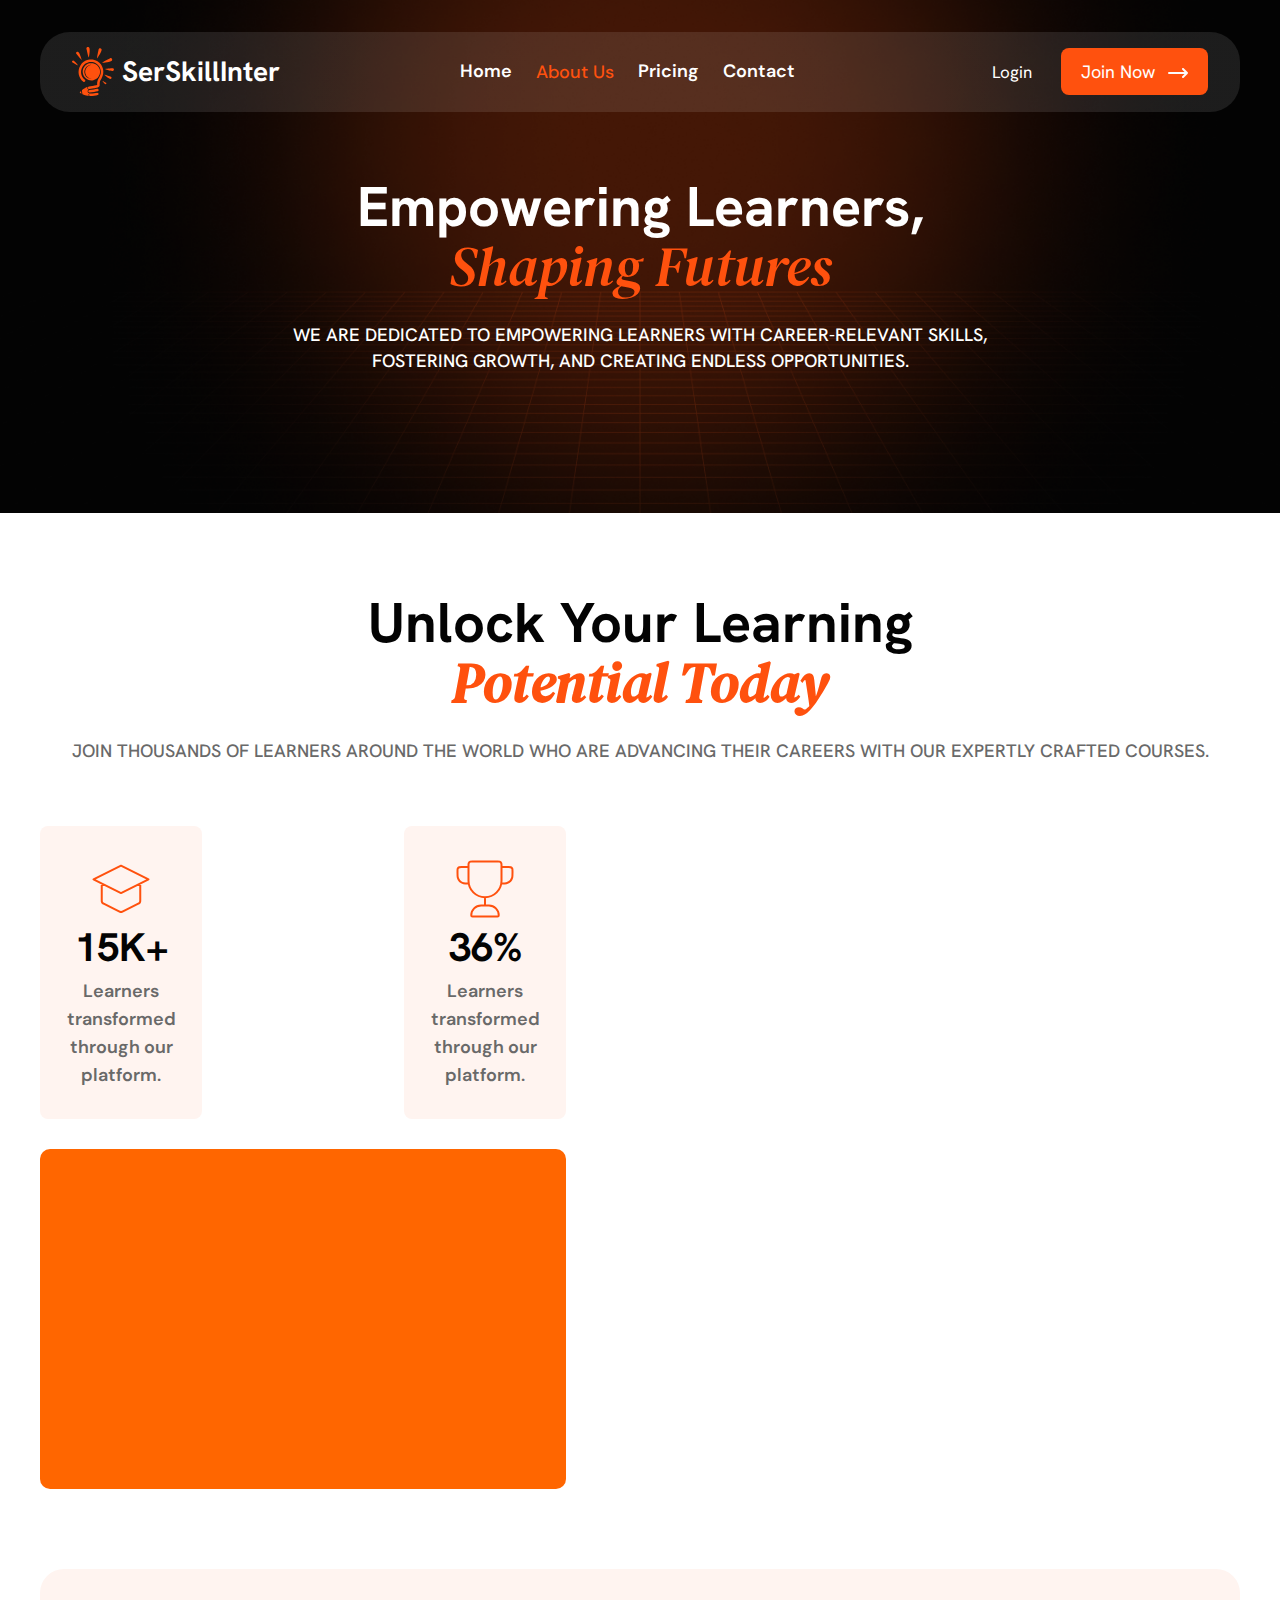
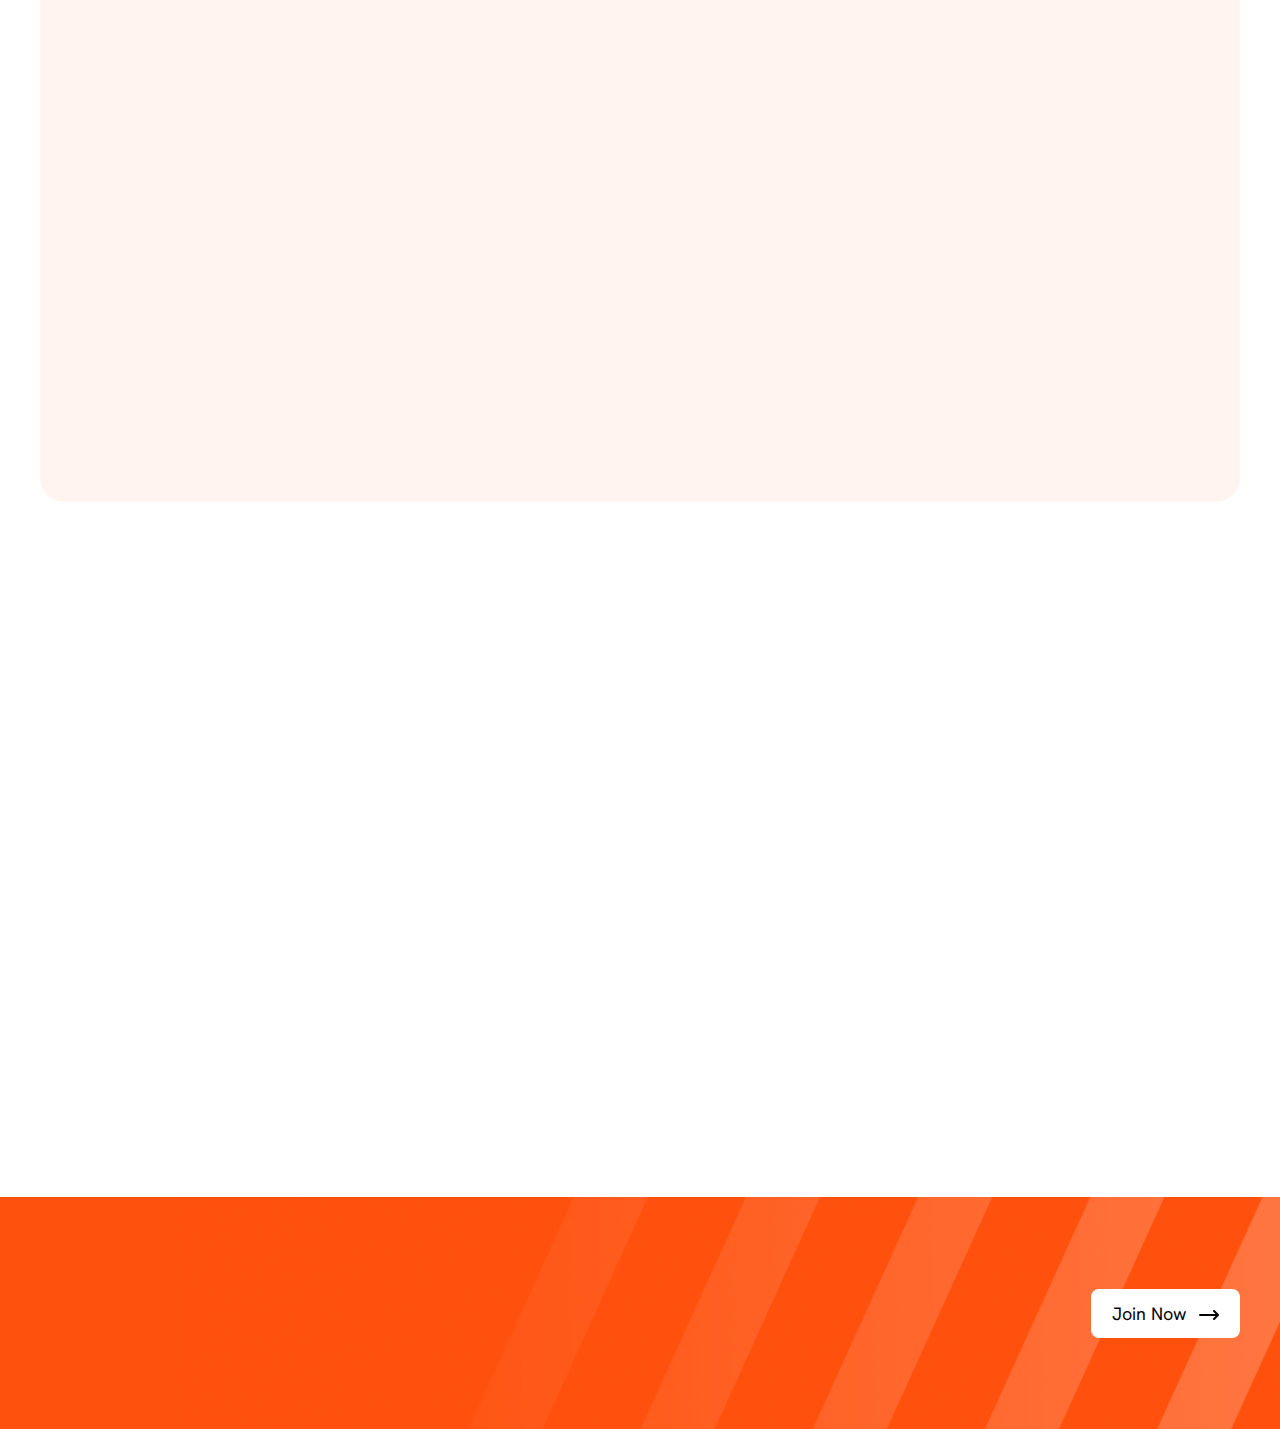
==== commit 1deb90ce: "full responsive done" ====
--- a/about.html
+++ b/about.html
@@ -101,10 +101,10 @@
             >
           </div>
           <div class="menu-btn-wrapper">
-            <a class="outline-btn" href="sign-in.html" class
+            <a class="outline-btn" href="#" class
               ><span>Login</span></a
             >
-            <a class="fill-btn" href="sign-up.html" class
+            <a class="fill-btn" href="#" class
               >Join Now
               <span>
                 <svg
@@ -135,7 +135,7 @@
     <!-- main content start -->
     <main>
       <!-- home hero start -->
-      <section class="home-hero-section about-hero-section">
+      <section class="about-hero-section">
         <div class="hero-content-wrapper">
           <div class="text-content-wrapper">
             <div class="section-heading-wrapper">
--- a/assets/css/common.css
+++ b/assets/css/common.css
@@ -80,6 +80,10 @@
 body::-webkit-scrollbar {
     display: none;
 }
+main{
+    width: 100%;
+    overflow: hidden;
+}
 
 /* common style starts */
 
@@ -134,12 +138,12 @@
 }
 
 .common-btn-2 {
-    padding: 2px 3px 2px 24.7px;
+    padding: 2px 3px 2px 24.7px !important;
     display: flex;
     align-items: center;
     justify-content: center;
     gap: 10px;
-    border-radius: 30px;
+    border-radius: 30px !important;
     background: var(--primary);
     color: var(--white);
     font-size: 18px;
--- a/assets/css/style.css
+++ b/assets/css/style.css
@@ -144,6 +144,17 @@
   font-style: normal;
   font-weight: 500;
   line-height: 32px;
+}
+.menu-area-menu.active .menu-area a::after {
+  content: "";
+  position: absolute;
+  height: 2px;
+  width: 100%;
+  background-color: var(--primary);
+  bottom: -3px;
+  left: 0;
+  border-radius: 4px;
+  transition: width 0.5s ease-in-out, background-color 0.3s ease-in-out;
 }
 
 .menu-btn-wrapper {
@@ -239,6 +250,13 @@
 .fill-btn:hover svg {
   transform: rotate(-33deg);
 }
+.common-btn-2.fill-btn:hover {
+  background: rgb(165, 223, 79);
+  color: var(--black);
+}
+.common-btn-2.fill-btn:hover svg {
+  transform: rotate(44deg);
+}
 
 .mobile-menu {
   cursor: pointer;
@@ -312,9 +330,9 @@
 
 .hero-slider {
   width: 100%;
-  max-width: 1200px;
   position: relative;
   margin-top: -238px !important;
+  overflow: hidden;
 }
 
 
@@ -734,7 +752,9 @@
   position: relative;
   padding: 120px 0px;
   border-radius: 20px;
-
+   overflow: hidden;
+   background-size: cover;
+   background-repeat: no-repeat;
 }
 .unlock-potential-area-content{
   display: flex;
@@ -764,6 +784,7 @@
   background-image: url('../images/get-started-banner.png');
   background-size: cover;
   background-repeat: no-repeat;
+  background-position: right;
 }
 .get-started-content-wrapper{
   padding: 66px 0px;
@@ -787,7 +808,7 @@
   font-style: normal;
   font-weight: 600;
   line-height: 36.3px;
-  max-width: 705px;
+  max-width: 655px;
 }
 .get-started-content-wrapper a{
 background-color: var(--white);
@@ -827,7 +848,9 @@
 .about-hero-section{
   background-image: url('../images/about-hero-banner.png');
   background-repeat: no-repeat;
-  height: 77vh;
+  height: 57vh;
+  background-size: cover;
+  background-position: center;
 }
 .about-hero-section .hero-content-wrapper{
   max-width: 792px;
@@ -1051,6 +1074,7 @@
     color: var(--primary);
     font-weight: bold;
     transition: transform 0.3s ease-in-out;
+    margin-left: 8px;
 }
 
 /* Answer (Hidden by default) */
@@ -1202,6 +1226,19 @@
   gap: 40px;
   color: var(--white);
 }
+.social-icons svg path {
+  transition: 0.3s ease-in-out;
+}
+
+.social-icons a:hover svg path:first-child {
+  stroke: #fa500d; 
+  
+}
+.social-icons a:hover svg path:last-child {
+  stroke: #fff; 
+  fill: #f18256; 
+  
+}
 
 
 @media (max-width: 768px) {
--- a/assets/css/responsive.css
+++ b/assets/css/responsive.css
@@ -112,6 +112,30 @@
 .why-choose-card-2 .why-choose-card-content-area {
   padding: 24px;
 }
+.price-cards-grid {
+  gap: 35px;
+}
+.price_text>span {
+  font-size: 28px;
+  font-weight: 800;
+}
+.price_text {
+  line-height: 30px;
+}
+.price_subtitle {
+  font-size: 17px;
+  line-height: 26px;
+}
+.get-started-content-wrapper h3 {
+  font-size: 40px;
+  line-height: 50px;
+  max-width: 240px;
+}
+.get-started-content-wrapper p {
+  font-size: 20px;
+  line-height: 30.3px;
+  max-width: 580px;
+}
 }
 
 @media only screen and (min-width: 992px) and (max-width: 1199px) {
@@ -145,6 +169,33 @@
 }
 .why-choose-card-2 .why-choose-card-content-area {
   padding: 24px;
+}
+.price-cards-grid {
+  gap: 25px;
+}
+.price_text>span {
+  font-size: 28px;
+  font-weight: 800;
+}
+.price_text {
+  line-height: 30px;
+}
+.price_subtitle {
+  font-size: 16px;
+  line-height: 26px;
+}
+.get-started-content-wrapper h3 {
+  font-size: 28px;
+  line-height: 41px;
+  max-width: 240px;
+}
+.get-started-content-wrapper p {
+  font-size: 18px;
+  line-height: 28.3px;
+  max-width: 479px;
+}
+.get-started-content-wrapper {
+  gap: 25px !important;
 }
 }
 
@@ -264,6 +315,7 @@
 }
 
 .stats-container {
+  display: grid;
   grid-template-columns: repeat(2, 1fr);
 }
 
@@ -298,6 +350,21 @@
 .common-heading {
   font-size: 38px !important;
   line-height: 48px !important;
+}
+.content-box h2 {
+  font-size: 35px;
+  line-height: 34px;
+}
+.content-box p {
+  font-size: 17px;
+  margin: 15px 0 22px;
+}
+.stats-content-wrapper-img-area {
+  max-height: 508px;
+}
+.home-hero-section {
+
+  height: 75vh;
 }
 }
 
@@ -368,6 +435,10 @@
 .section-heading-wrapper-2-right {
   gap: 16px;
 }
+.team-para {
+  font-size: 35px;
+  line-height: 56px;
+}
 }
 
 @media only screen and (min-width: 501px) and (max-width: 767px) {
@@ -435,6 +506,10 @@
 .pricing-card-content-wrapper {
   gap: 50px;
 }
+.team-para {
+  font-size: 24px;
+  line-height: 45px;
+}
 
 /* footer */
 .footer-container-bottom {
@@ -498,7 +573,7 @@
   margin-top: -121px !important;
 }
 .layer-img {
-  height: 110px;
+  height: 90px;
 }
 .pagination span { 
   width: 12px;  
@@ -535,7 +610,40 @@
   font-weight: 700;
   line-height: 34px;
 }
-
+.unlock-potential-area {
+  padding: 75px 0px;
+}
+.price-cards {
+  gap: 12px;
+  padding: 15px;
+}
+.price_subtitle {
+  font-size: 18px;
+  line-height: 24px;
+}
+.price_title {
+  line-height: 45px;
+  font-size: 30px;
+}
+.price_text>span {
+  font-size: 28px;
+}
+.price_get_start {
+ padding: 12px 0px;
+  font-size: 16px;
+}
+.price_text {
+  line-height: 40px;
+  font-size: 15px;
+}
+.plans_features_list {
+  gap: 5px;
+  font-size: 14px;
+  margin-bottom: 10px;
+}
+.price-cards {
+  width: auto;
+}
 
 /* about us page responsive */
 .content-box h2 {
@@ -543,6 +651,7 @@
   line-height: 40px;
 }
 .stats-container {
+  display: grid;
   grid-template-columns: repeat(1, 1fr);
 }
 
@@ -557,15 +666,15 @@
 }
 
 .faq-item {
-  padding: 25px 0;
+  padding: 20px 0;
 }
 
 .faq-question p {
-  font-size: 20px;
+  font-size: 18px;
 }
 
 .get-started-content-wrapper h3 {
-  font-size: 32px;
+  font-size: 30px;
   line-height: 44px;
 }
 
@@ -577,6 +686,25 @@
   font-size: 32px !important;
   line-height: 44px !important;
 }
+.team-para {
+  font-size: 20px;
+  line-height: 42px;
+}
+.stat-box h2 {
+  font-size: 28px;
+}
+.stats-content-wrapper-img-area {
+  max-height: 358px;
+}
+.get-started-content-wrapper {
+  padding: 50px 0px;
+}
+.faq-answer p {
+
+  font-size: 14px;
+  line-height: 25px;
+  margin: 6px 0;
+}
 /* about us page responsive */
 
 /* footer */
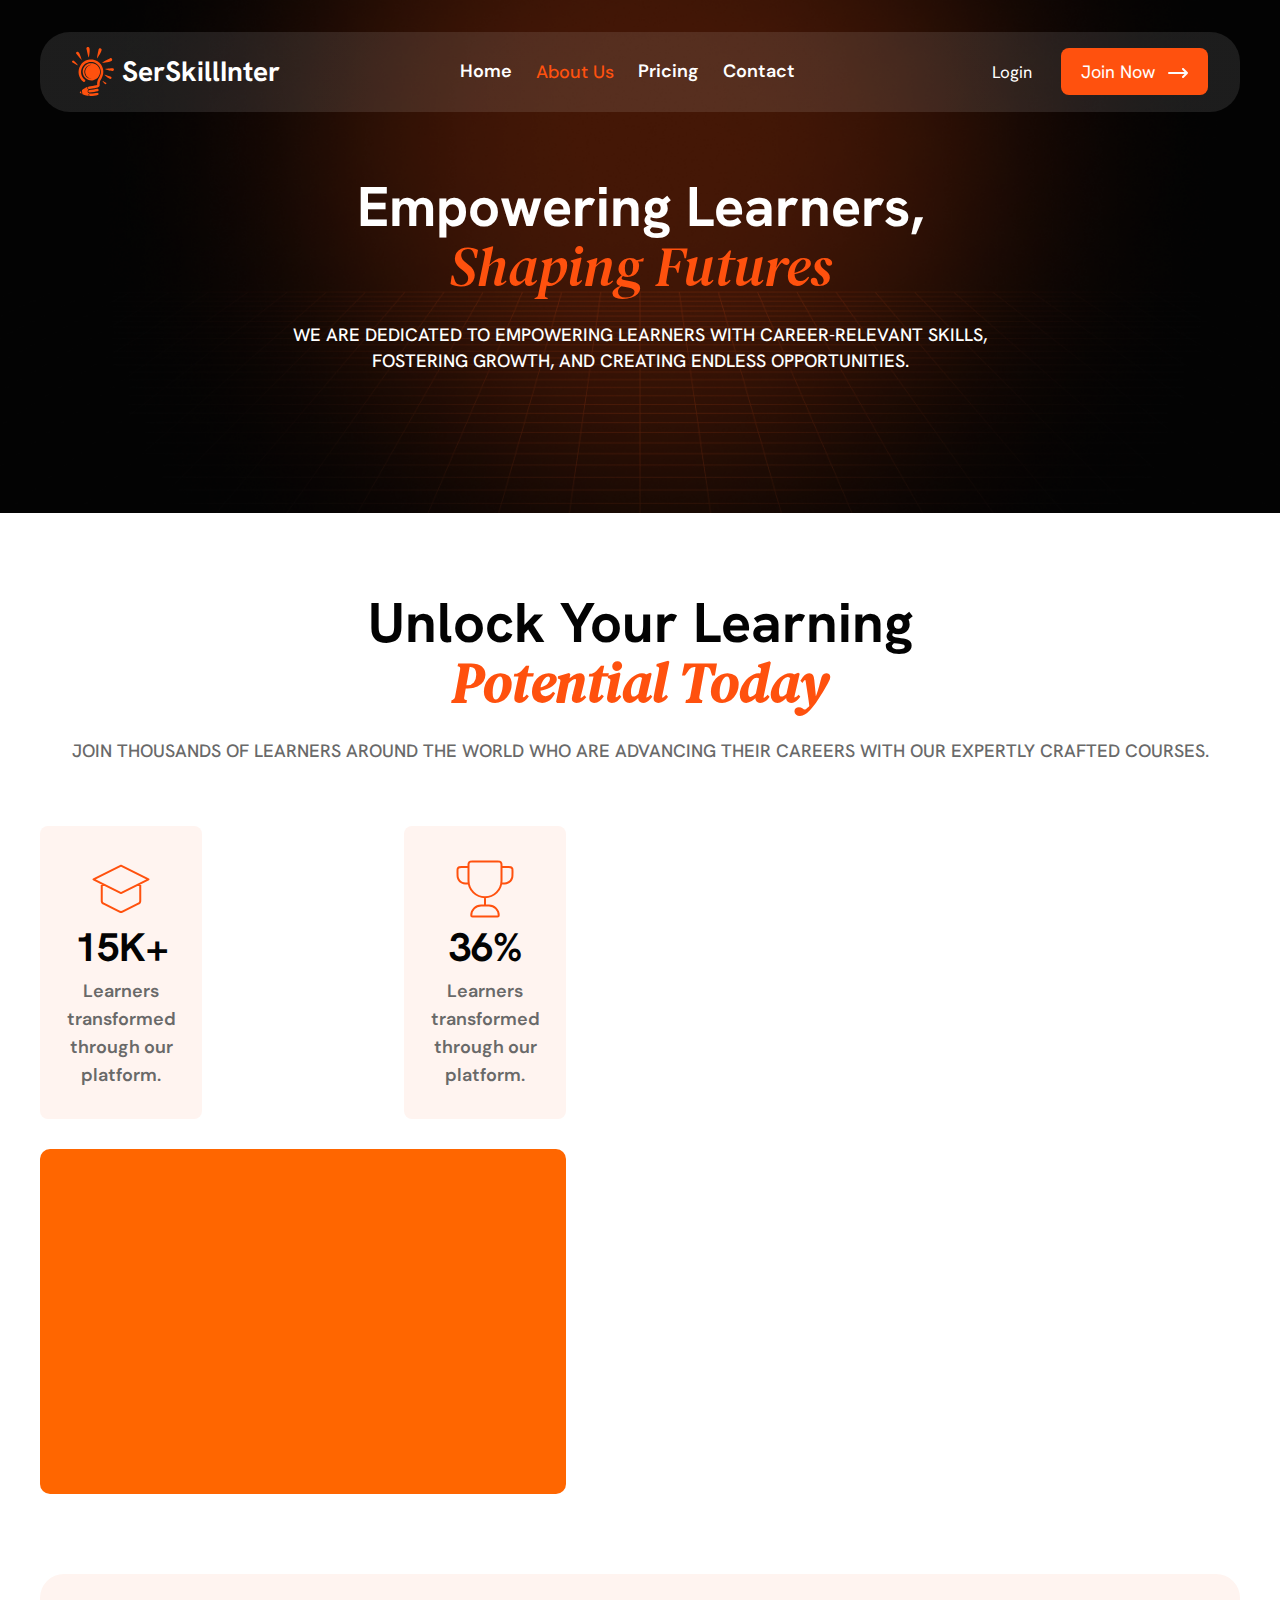
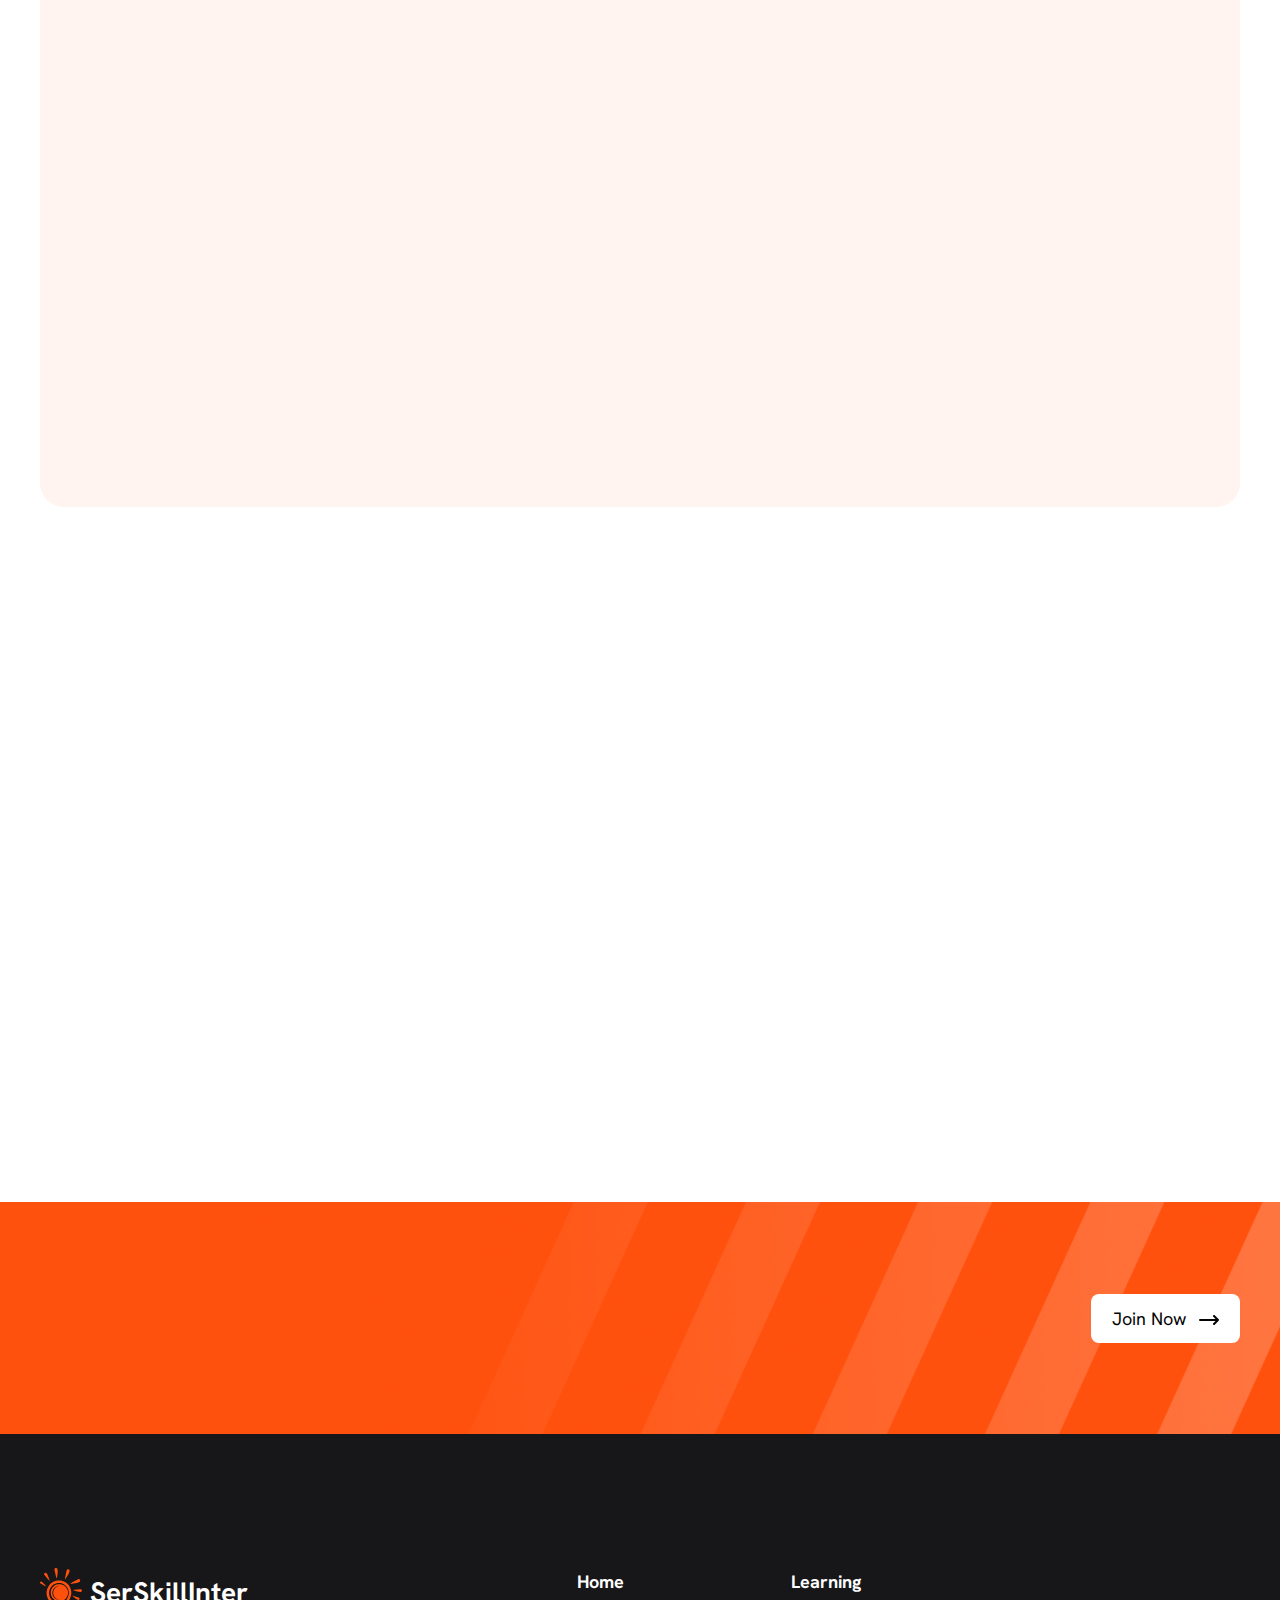
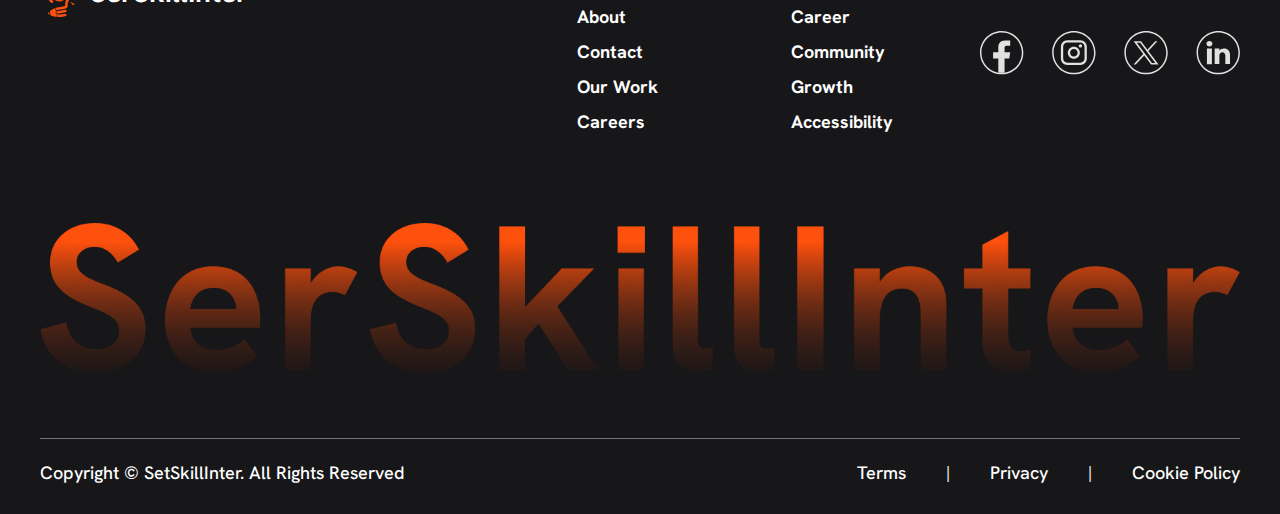
==== commit 763723cc: "about us footer added" ====
--- a/about.html
+++ b/about.html
@@ -418,7 +418,92 @@
     <!-- main content start -->
 
     <!-- footer start-->
-    <footer></footer>
+    <footer class="custom-footer">
+      <div class="section-padding-x">
+        <div class="footer-container">
+          <div class="footer-container-top">
+            <!-- Left Section -->
+          <div class="footer-left">
+            <div class="footer-logo">
+              <a href="index.html" class="logo d-flex items-center justify-center">
+                <img src="./assets/images/logo.svg" alt srcset />
+                <p class="logo-name">SerSkillInter</p>
+              </a>
+            </div>
+            <p class="footer-about aos-animate ">
+              Unlock opportunities and take control of your future by mastering skills that empower you to achieve success.
+            </p>
+          </div>
+
+          <!-- Middle Section: Links -->
+          <div class="footer-links">
+            <div>
+             
+              <ul>
+                <li><a href="./index.html">Home</a></li>
+                <li><a href="./about.html">About</a></li>
+                <li><a href="#">Contact</a></li>
+                <li><a href="#">Our work</a></li>
+                <li><a href="#">Careers</a></li>
+              </ul>
+            </div>
+            <div>
+              
+              <ul>
+                <li><a href="#">Learning</a></li>
+                <li><a href="#">Career</a></li>
+                <li><a href="#">Community</a></li>
+                <li><a href="#">Growth</a></li>
+                <li><a href="#">Accessibility</a></li>
+              </ul>
+            </div>
+          </div>
+
+          <!-- Right Section -->
+          <div class="footer-right">
+            <div class="social-icons">
+              <a href="#"><svg xmlns="http://www.w3.org/2000/svg" width="44" height="44" viewBox="0 0 44 44" fill="none">
+                <path d="M21.7062 43.3299H21.6109C9.69478 43.3299 0 33.6323 0 21.7126V21.6173C0 9.69766 9.69478 0 21.6109 0H21.7062C33.6224 0 43.3171 9.69766 43.3171 21.6173V21.7126C43.3171 33.6323 33.6224 43.3299 21.7062 43.3299ZM21.6109 1.46667C10.5027 1.46667 1.46624 10.5058 1.46624 21.6173V21.7126C1.46624 32.8241 10.5027 41.8632 21.6109 41.8632H21.7062C32.8145 41.8632 41.8509 32.8241 41.8509 21.7126V21.6173C41.8509 10.5058 32.8145 1.46667 21.7062 1.46667H21.6109Z" fill="#E1E1E1"/>
+                <path d="M24.5726 16.8069V21.3668H30.2117L29.3188 27.5092H24.5726V41.6612C23.621 41.7932 22.6474 41.8621 21.6591 41.8621C20.5184 41.8621 19.3982 41.7712 18.3073 41.5952V27.5092H13.1066V21.3668H18.3073V15.7876C18.3073 12.3263 21.1122 9.51904 24.574 9.51904V9.52198C24.5843 9.52198 24.5931 9.51904 24.6034 9.51904H30.2132V14.8313H26.5476C25.4582 14.8313 24.574 15.7157 24.574 16.8055L24.5726 16.8069Z" fill="#E1E1E1"/>
+              </svg></a>
+              <a href="#"><svg xmlns="http://www.w3.org/2000/svg" width="44" height="44" viewBox="0 0 44 44" fill="none">
+                <path d="M21.9014 43.3299H21.8061C9.88998 43.3299 0.19519 33.6323 0.19519 21.7126V21.6173C0.19519 9.69762 9.88998 0 21.8061 0H21.9014C33.8176 0 43.5123 9.69762 43.5123 21.6173V21.7126C43.5123 33.6323 33.8176 43.3299 21.9014 43.3299ZM21.8061 1.46667C10.6979 1.46667 1.66143 10.5058 1.66143 21.6173V21.7126C1.66143 32.8241 10.6979 41.8632 21.8061 41.8632H21.9014C33.0097 41.8632 42.0461 32.8241 42.0461 21.7126V21.6173C42.0461 10.5058 33.0097 1.46667 21.9014 1.46667H21.8061Z" fill="#E1E1E1"/>
+                <path d="M28.3303 9.24951H15.3804C11.8028 9.24951 8.89233 12.1609 8.89233 15.7395V27.5902C8.89233 31.1689 11.8028 34.0802 15.3804 34.0802H28.3303C31.9079 34.0802 34.8184 31.1689 34.8184 27.5902V15.7395C34.8184 12.1609 31.9079 9.24951 28.3303 9.24951ZM11.1811 15.7395C11.1811 13.4237 13.0653 11.539 15.3804 11.539H28.3303C30.6455 11.539 32.5296 13.4237 32.5296 15.7395V27.5902C32.5296 29.9061 30.6455 31.7908 28.3303 31.7908H15.3804C13.0653 31.7908 11.1811 29.9061 11.1811 27.5902V15.7395Z" fill="#E1E1E1"/>
+                <path d="M21.855 27.7001C25.1819 27.7001 27.89 24.9926 27.89 21.6633C27.89 18.3339 25.1834 15.6265 21.855 15.6265C18.5266 15.6265 15.8199 18.3339 15.8199 21.6633C15.8199 24.9926 18.5266 27.7001 21.855 27.7001ZM21.855 17.9174C23.9209 17.9174 25.6012 19.5982 25.6012 21.6647C25.6012 23.7313 23.9209 25.4121 21.855 25.4121C19.7891 25.4121 18.1088 23.7313 18.1088 21.6647C18.1088 19.5982 19.7891 17.9174 21.855 17.9174Z" fill="#E1E1E1"/>
+                <path d="M28.4499 16.6007C29.3458 16.6007 30.076 15.8718 30.076 14.9742C30.076 14.0766 29.3472 13.3477 28.4499 13.3477C27.5526 13.3477 26.8239 14.0766 26.8239 14.9742C26.8239 15.8718 27.5526 16.6007 28.4499 16.6007Z" fill="#E1E1E1"/>
+              </svg></a>
+              <a href="#"><svg xmlns="http://www.w3.org/2000/svg" width="44" height="44" viewBox="0 0 44 44" fill="none">
+                <path d="M22.0968 43.3299H22.0016C10.0854 43.3299 0.390625 33.6323 0.390625 21.7126V21.6173C0.390625 9.69763 10.0854 0 22.0016 0H22.0968C34.013 0 43.7078 9.69763 43.7078 21.6173V21.7126C43.7078 33.6323 34.013 43.3299 22.0968 43.3299ZM22.0016 1.46667C10.8933 1.46667 1.85687 10.5058 1.85687 21.6173V21.7126C1.85687 32.8241 10.8933 41.8632 22.0016 41.8632H22.0968C33.2051 41.8632 42.2415 32.8241 42.2415 21.7126V21.6173C42.2415 10.5058 33.2051 1.46667 22.0968 1.46667H22.0016Z" fill="#E1E1E1"/>
+                <path d="M9.61078 10.2114L19.2616 23.1181L9.55066 33.6122H11.7368L20.2396 24.425L27.1089 33.6122H34.5471L24.3538 19.9795L33.3932 10.2114H31.207L23.3773 18.6727L17.0505 10.2114H9.61223H9.61078ZM12.8248 11.8219H16.2411L31.3302 32.0018H27.9139L12.8248 11.8219Z" fill="#E1E1E1"/>
+              </svg></a>
+              <a href="#"><svg xmlns="http://www.w3.org/2000/svg" width="44" height="44" viewBox="0 0 44 44" fill="none">
+                <path d="M22.2919 43.3299H22.1966C10.2805 43.3299 0.585693 33.6322 0.585693 21.7126V21.6173C0.585693 9.69765 10.2805 0 22.1966 0H22.2919C34.208 0 43.9028 9.69765 43.9028 21.6173V21.7126C43.9028 33.6322 34.208 43.3299 22.2919 43.3299ZM22.1966 1.46667C11.0884 1.46667 2.05193 10.5058 2.05193 21.6173V21.7126C2.05193 32.8241 11.0884 41.8632 22.1966 41.8632H22.2919C33.4001 41.8632 42.4366 32.8241 42.4366 21.7126V21.6173C42.4366 10.5058 33.4001 1.46667 22.2919 1.46667H22.1966Z" fill="#E1E1E1"/>
+                <path d="M11.2984 14.6488C10.7471 14.1369 10.4729 13.5033 10.4729 12.7495C10.4729 11.9956 10.7485 11.3341 11.2984 10.8208C11.8497 10.3089 12.5593 10.0522 13.4288 10.0522C14.2983 10.0522 14.9801 10.3089 15.53 10.8208C16.0813 11.3326 16.3554 11.9765 16.3554 12.7495C16.3554 13.5224 16.0798 14.1369 15.53 14.6488C14.9787 15.1607 14.2792 15.4173 13.4288 15.4173C12.5784 15.4173 11.8497 15.1607 11.2984 14.6488ZM15.8921 17.5851V33.2785H10.9348V17.5851H15.8921Z" fill="#E1E1E1"/>
+                <path d="M32.3942 19.135C33.4748 20.3083 34.0144 21.9188 34.0144 23.9692V33.0009H29.3063V24.6057C29.3063 23.5717 29.038 22.768 28.5028 22.196C27.9676 21.624 27.2462 21.3365 26.343 21.3365C25.4398 21.3365 24.7184 21.6225 24.1832 22.196C23.648 22.768 23.3797 23.5717 23.3797 24.6057V33.0009H18.6438V17.5408H23.3797V19.5912C23.8592 18.9077 24.5058 18.3679 25.3181 17.9705C26.1304 17.573 27.0439 17.375 28.06 17.375C29.8693 17.375 31.315 17.9617 32.3942 19.135Z" fill="#E1E1E1"/>
+              </svg></a>
+            </div>
+          </div>
+          </div>
+          <div class="footer-container-bottom">
+            <img src="./assets/images/SerSkillInter.png" alt="" srcset="">
+          </div>
+        </div>
+
+        <div class=" footer-bottom">
+          <p class="footer-copyright">
+            Copyright © SetSkillInter. All rights reserved
+          </p>
+          <div class="footer-polices">
+            <a href="#">Terms </a> 
+            <p>|</p>
+            <a href="#">Privacy </a>
+            <p>|</p>
+            <a href="#">Cookie Policy</a>
+          </div>
+        
+        </div>
+      </div>
+    </footer>
     <!-- footer end-->
 
     <!-- javascript -->
--- a/assets/css/style.css
+++ b/assets/css/style.css
@@ -269,6 +269,7 @@
 .close-sidebar-btn {
   position: absolute;
   right: 23px;
+  top: 75px;
   cursor: pointer;
 }
 
@@ -433,6 +434,10 @@
   overflow: hidden;
   width: 100%;
   height: 321px;
+  transition: .3s ease-in-out;
+}
+.why-choose-card-img-area:hover img{
+  transform: scale(1.1);
 }
 .why-choose-card-img-area img{
   border-radius: 24px;
@@ -440,6 +445,7 @@
   width: 100%;
   height: 100%;
   object-fit: cover;
+  transition: .3s ease-in-out;
 }
  .why-choose-card-content-area{
 padding: 30px;
@@ -968,33 +974,15 @@
  display: flex;
  align-items: center;
  gap: 8px;
-  color: white;
   text-decoration: none;
-  font-weight: bold;
-  
-}
-/* Responsive */
-@media (max-width: 768px) {
-  .stats-content-wrapper {
-    display: flex;
-    flex-direction: column-reverse;
-    gap: 50px;
-    align-items: stretch; 
-  }
-  .stats-container {  
-      align-items: center;
-  }
-
-  .content-container {
-      flex-direction: column;
-      text-align: center;
-  }
-  .stats-content-wrapper-img-area{
-    width: 100%;
-    max-height: 534px;
-    height: 100%;
-  }
-}
+  color: var(--white);
+font-family: "DM Sans";
+font-size: 20px;
+font-style: normal;
+font-weight: 700;
+line-height: 33px;
+}
+
 /* stats section end */
 
 
@@ -1231,12 +1219,11 @@
 }
 
 .social-icons a:hover svg path:first-child {
-  stroke: #fa500d; 
+  stroke: #FFF; 
   
 }
-.social-icons a:hover svg path:last-child {
-  stroke: #fff; 
-  fill: #f18256; 
+.social-icons a:hover svg path{
+  fill: #fa500d; 
   
 }
 
--- a/assets/css/responsive.css
+++ b/assets/css/responsive.css
@@ -136,6 +136,10 @@
   line-height: 30.3px;
   max-width: 580px;
 }
+.section-heading-wrapper-2 {
+  gap: 165px;
+}
+
 }
 
 @media only screen and (min-width: 992px) and (max-width: 1199px) {
@@ -197,6 +201,12 @@
 .get-started-content-wrapper {
   gap: 25px !important;
 }
+.section-heading-wrapper-2 {
+  gap: 45px;
+}
+.section-heading-wrapper-2-right .common-sub-heading{
+  text-align: left;
+}
 }
 
 @media only screen and (min-width: 992px) {
@@ -214,22 +224,32 @@
 
   header {
  position: fixed; 
-    width: 100vw;
+    width: 100%;
     height: 100vh;
     z-index: 999;
     top: -110vh; 
     transition: top 0.5s cubic-bezier(0.4, 0, 0.2, 1); 
     box-shadow: rgba(0, 0, 0, 0.15) 1.95px 1.95px 2.6px;
- background-color: #674b3e;
+ background-image: url('../images/hero-banner.png');
+ background-position: center;
+ background-size: cover;
+  }
+  .close-sidebar-btn svg path{
+    fill: white;
+  }
+
+  header .section-padding-x {
+padding-left: 0;
+padding-right: 0;
   }
 
   .header-main {
     flex-direction: column;
     height: 100vh;
     justify-content: flex-start;
-    background: #674b3e !important;
     z-index: 990;
     border-radius: 0px;
+    padding-top: 60px;
   }
 
   .menu-area {
@@ -271,6 +291,12 @@
 .common-heading {
   font-size: 44px !important;
   line-height: 52px !important;
+}
+.footer-container-top {
+  justify-content: space-between;
+  gap: 40px;
+  align-items: start;
+  flex-direction: column;
 }
 }
 
@@ -301,6 +327,9 @@
   gap: 18px;
   align-items: center;
 }
+.section-heading-wrapper-2 .common-heading {
+  text-align: center;
+}
 
 /* about us page responsive */
 .tem-img-area {
@@ -366,6 +395,27 @@
 
   height: 75vh;
 }
+
+/* stats responsive */
+.stats-content-wrapper {
+  display: flex;
+  flex-direction: column-reverse;
+  gap: 50px;
+  align-items: stretch; 
+}
+.stats-container {  
+    align-items: center;
+}
+
+.content-container {
+    flex-direction: column;
+    text-align: center;
+}
+.stats-content-wrapper-img-area{
+  width: 100%;
+  max-height: 534px;
+  height: 100%;
+}
 }
 
 
@@ -439,6 +489,9 @@
   font-size: 35px;
   line-height: 56px;
 }
+.home-hero-section {
+  height: 85vh;
+}
 }
 
 @media only screen and (min-width: 501px) and (max-width: 767px) {
@@ -560,14 +613,14 @@
     line-height: 40.941px;
 }
   .tall {
-    height: 200px;
+    height: 180px;
 }
 .short {
-  height: 121px;
+  height: 111px;
 }
 
 .slide {
-    width: 250px;
+    width: 150px;
 }
 .hero-slider {
   margin-top: -121px !important;
